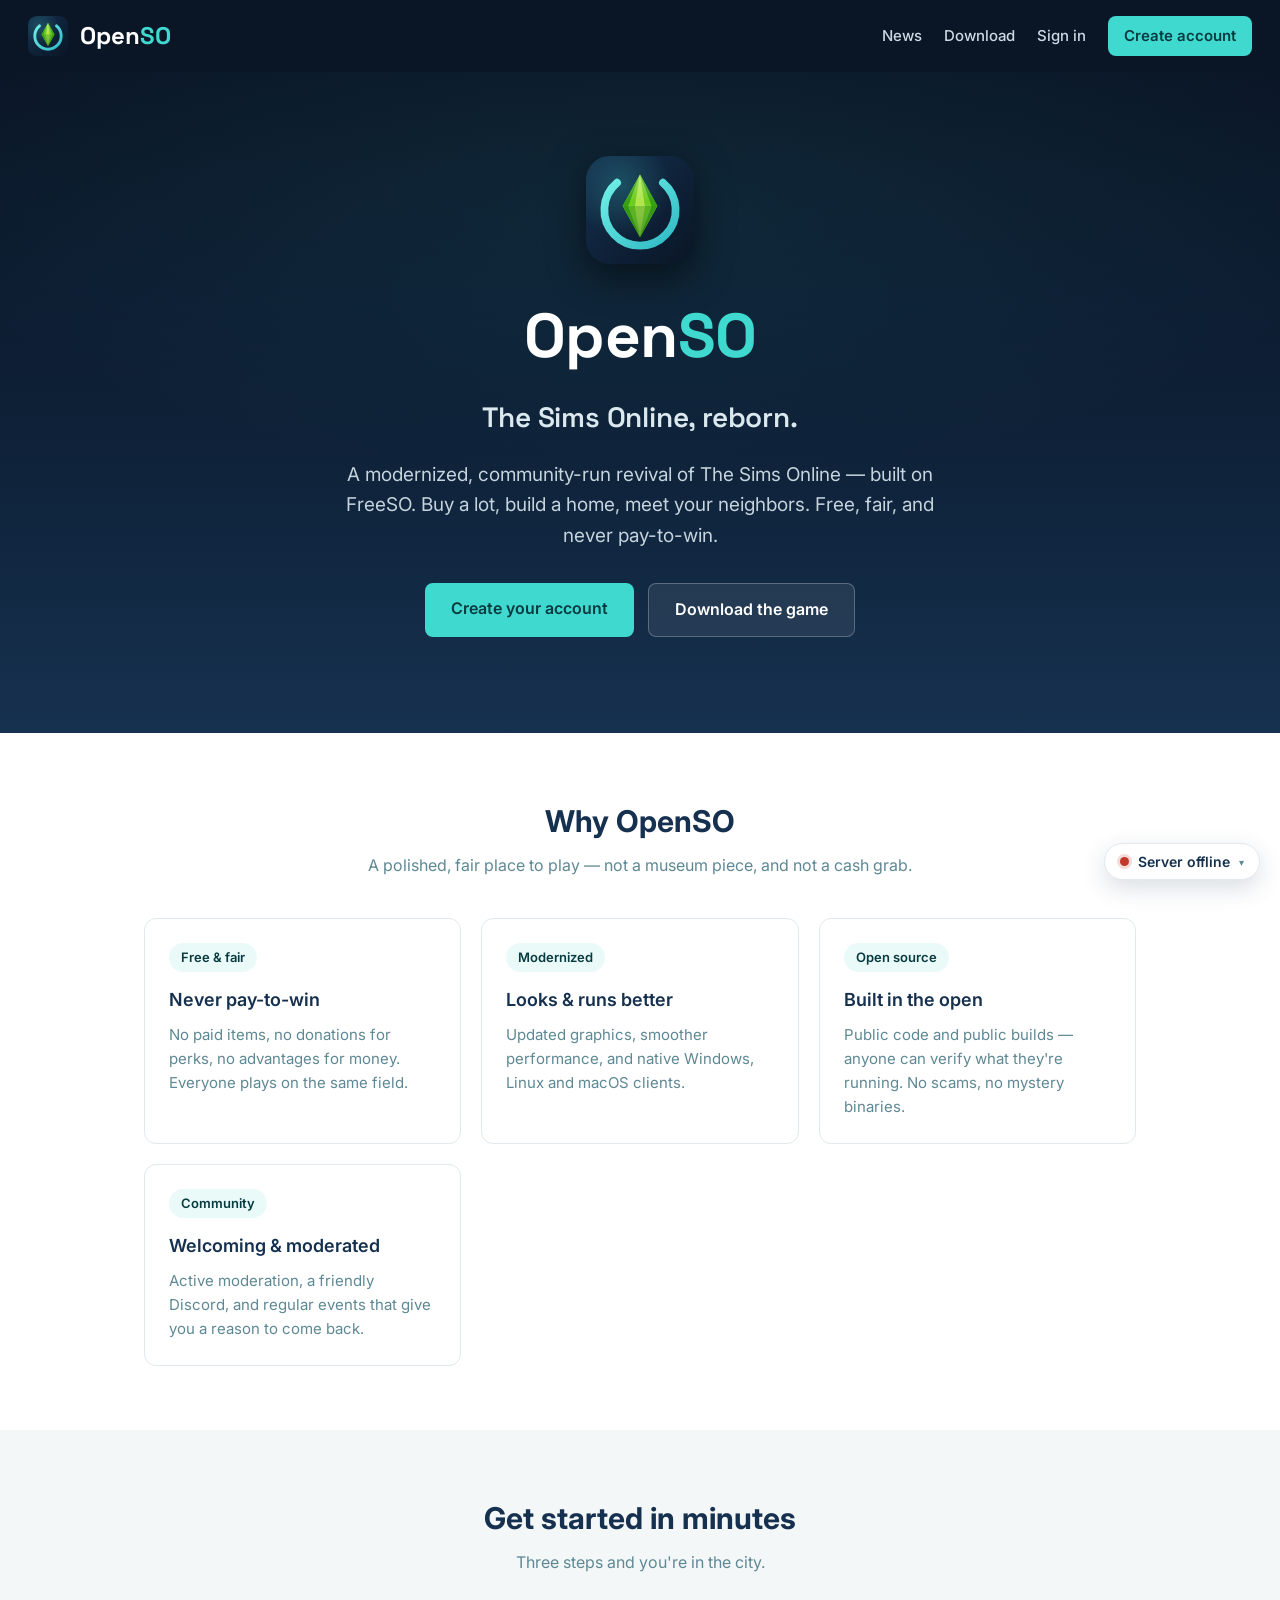
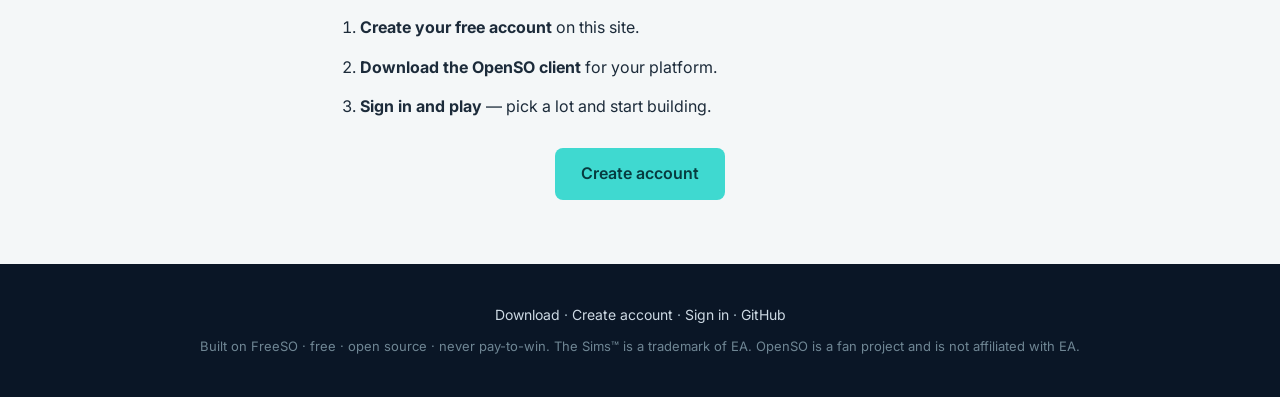
==== index.html @ 014461ef "Live status: move to a collapsible floating corner widget Out of the hero area, into a bottom-right " ====
<!DOCTYPE html>
<html lang="en">
<head>
<meta charset="utf-8">
<meta name="viewport" content="width=device-width, initial-scale=1">
<title>OpenSO — The Sims Online, reborn</title>
<meta name="description" content="OpenSO is a modernized, free, open-source revival of The Sims Online. Free, fair, and never pay-to-win.">
<link rel="icon" href="assets/favicon-32.png?v=2" type="image/png">
<link rel="stylesheet" href="assets/styles.css">
</head>
<body>

<nav class="nav">
  <a class="brand" href="index.html">
    <img src="assets/icon.svg" alt="OpenSO logo">
    <span class="wm">Open<span class="so">SO</span></span>
  </a>
  <div class="nav-links">
    <a href="news.html">News</a>
    <a href="download.html">Download</a>
    <a href="login.html">Sign in</a>
    <a class="cta" href="register.html">Create account</a>
  </div>
</nav>

<header class="hero">
  <div class="hero-mark" aria-hidden="true">
    <img class="layer bg" src="assets/openso-layer-bg.svg" alt="">
    <img class="layer ring" src="assets/openso-layer-ring.svg" alt="">
    <img class="layer plumbob" src="assets/openso-layer-plumbob.svg" alt="">
  </div>
  <h1>Open<span class="so">SO</span></h1>
  <p class="tagline">The Sims Online, reborn.</p>
  <p class="lead">A modernized, community-run revival of The Sims Online — built on FreeSO.
     Buy a lot, build a home, meet your neighbors. Free, fair, and never pay-to-win.</p>
  <div class="btns">
    <a class="btn btn-primary" href="register.html">Create your account</a>
    <a class="btn btn-ghost" href="download.html">Download the game</a>
  </div>
</header>

<section class="section">
  <h2>Why OpenSO</h2>
  <p class="sub">A polished, fair place to play — not a museum piece, and not a cash grab.</p>
  <div class="grid">
    <div class="card">
      <span class="pill">Free &amp; fair</span>
      <h3>Never pay-to-win</h3>
      <p>No paid items, no donations for perks, no advantages for money. Everyone plays on the same field.</p>
    </div>
    <div class="card">
      <span class="pill">Modernized</span>
      <h3>Looks &amp; runs better</h3>
      <p>Updated graphics, smoother performance, and native Windows, Linux and macOS clients.</p>
    </div>
    <div class="card">
      <span class="pill">Open source</span>
      <h3>Built in the open</h3>
      <p>Public code and public builds — anyone can verify what they're running. No scams, no mystery binaries.</p>
    </div>
    <div class="card">
      <span class="pill">Community</span>
      <h3>Welcoming &amp; moderated</h3>
      <p>Active moderation, a friendly Discord, and regular events that give you a reason to come back.</p>
    </div>
  </div>
</section>

<section class="section" style="background:var(--surface-2);max-width:none">
  <div style="max-width:1040px;margin:0 auto">
    <h2>Get started in minutes</h2>
    <p class="sub">Three steps and you're in the city.</p>
    <ol class="steps">
      <li><strong>Create your free account</strong> on this site.</li>
      <li><strong>Download the OpenSO client</strong> for your platform.</li>
      <li><strong>Sign in and play</strong> — pick a lot and start building.</li>
    </ol>
    <div style="text-align:center;margin-top:28px">
      <a class="btn btn-primary" href="register.html">Create account</a>
    </div>
  </div>
</section>

<footer class="footer">
  <div>
    <a href="download.html">Download</a> ·
    <a href="register.html">Create account</a> ·
    <a href="login.html">Sign in</a> ·
    <a href="https://github.com/voicemxil/OpenSO">GitHub</a>
  </div>
  <div class="credit">Built on FreeSO · free · open source · never pay-to-win. The Sims™ is a trademark of EA. OpenSO is a fan project and is not affiliated with EA.</div>
</footer>

<!-- Live server status — floating corner widget, same data the launcher shows. Starts collapsed. -->
<div class="ss-fab" id="server-status">
  <div class="ss-panel" id="ss-panel" role="region" aria-label="Live server status" hidden>
    <div class="ss-head">
      <div class="ss-head-l">
        <span class="ss-name" id="ss-server-name">OpenSO</span>
        <span class="ss-status" id="ss-server-status">Connecting…</span>
      </div>
      <button class="ss-close" id="ss-close" type="button" aria-label="Minimize server status">&times;</button>
    </div>
    <div class="ss-stats">
      <div class="ss-stat"><div class="num accent" id="ss-players">—</div><div class="lbl">players online</div></div>
      <div class="ss-stat"><div class="num good" id="ss-lots">—</div><div class="lbl">lots online</div></div>
    </div>
    <div class="ss-meta">
      <span>City time <strong id="ss-clock">—</strong></span>
      <span>Version <strong id="ss-version">—</strong></span>
    </div>
    <div class="ss-busiest" id="ss-busiest" hidden>
      <span class="label">Busiest lots</span>
      <ul class="ss-lots-list" id="ss-lots-list"></ul>
    </div>
    <div class="ss-panel-foot">
      <span class="ss-updated" id="ss-updated">Updated —</span>
      <button class="ss-refresh" id="ss-refresh" type="button">Refresh</button>
    </div>
  </div>
  <button class="ss-fab-toggle" id="ss-toggle" type="button" aria-expanded="false" aria-controls="ss-panel">
    <span class="ss-dot" id="ss-dot" aria-hidden="true"></span>
    <span class="ss-fab-label" id="ss-fab-label">Server status</span>
    <span class="ss-fab-caret" id="ss-caret" aria-hidden="true">▾</span>
  </button>
</div>

<script src="assets/openso.js"></script>
<script src="assets/status.js"></script>
</body>
</html>
---- assets/styles.css ----
/* OpenSO website — shared styles. Brand: navy + teal accent, Space Grotesk (logo) + Inter (UI). */
@import url('https://fonts.googleapis.com/css2?family=Inter:wght@400;500;600;700&family=Space+Grotesk:wght@600;700&display=swap');

:root{
  /* opt into both schemes so the browser uses our themes and does NOT
     algorithmically force-dark the page (cause of "dark even in light OS") */
  color-scheme: light dark;
  --accent:#3FD9D0;
  --accent-deep:#2FB8C4;
  --accent-ink:#073B3F;
  --navy-0:#16314F;
  --navy-1:#0E2138;
  --navy-2:#0A1626;
  --ink:#16314F;
  --text:#1c2b3a;
  --muted:#5E8893;
  --surface:#ffffff;
  --surface-2:#f4f7f8;
  --border:#e2e8ec;
  --pill-bg:#e9faf8;
  --pill-ink:var(--accent-ink);
  --input-bg:#ffffff;
  --danger:#c0392b;
  --success:#1d9e75;
  --radius:12px;
  --radius-sm:8px;
}

*{box-sizing:border-box}
html,body{margin:0;padding:0}
body{
  font-family:'Inter',system-ui,sans-serif;
  color:var(--text);
  background:var(--surface);
  line-height:1.6;
  -webkit-font-smoothing:antialiased;
}
a{color:var(--accent-deep);text-decoration:none}
a:hover{text-decoration:underline}

/* ---- top nav ---- */
.nav{
  display:flex;align-items:center;justify-content:space-between;
  padding:16px 28px;background:var(--navy-2);
}
.brand{display:flex;align-items:center;gap:12px}
.brand img{width:40px;height:40px}
.brand .wm{font-family:'Space Grotesk',sans-serif;font-weight:700;font-size:24px;color:#fff}
.brand .wm .so{color:var(--accent)}
.nav-links{display:flex;gap:22px;align-items:center}
.nav-links a{color:#cdd9e3;font-size:15px;font-weight:500}
.nav-links a:hover{color:#fff;text-decoration:none}
.nav-links a.cta{
  background:var(--accent);color:var(--accent-ink);
  padding:8px 16px;border-radius:var(--radius-sm);font-weight:600;
}
.nav-links a.cta:hover{filter:brightness(1.05)}

/* ---- hero ---- */
.hero{
  /* flows from the nav colour (top) down to a lighter navy, with a soft teal
     halo behind the mark — no diagonal seam */
  background:
    radial-gradient(95% 70% at 50% 20%, rgba(63,217,208,.07), transparent 60%),
    linear-gradient(180deg, var(--navy-2) 0%, var(--navy-1) 55%, var(--navy-0) 100%);
  color:#fff;text-align:center;padding:84px 24px 96px;position:relative;overflow:hidden;
}
/* layered hero mark (bg + ring + plumbob stacked) */
.hero-mark{position:relative;width:108px;height:108px;margin:0 auto 22px}
.hero-mark .layer{position:absolute;inset:0;width:100%;height:100%;display:block}
/* the tile's navy matches the hero gradient, so a drop shadow lifts it off the bg */
.hero-mark .bg{filter:drop-shadow(0 12px 18px rgba(0,0,0,.55))}
/* smooth, GPU-composited float (translate3d avoids sub-pixel stepping) */
@keyframes openso-bob{0%,100%{transform:translate3d(0,0,0)}50%{transform:translate3d(0,-7px,0)}}
@media (prefers-reduced-motion:no-preference){
  .hero-mark .plumbob{animation:openso-bob 4.8s ease-in-out infinite;will-change:transform}
}
/* legacy single-image hero icon (other pages) */
.hero .icon{width:104px;height:104px;margin-bottom:22px}
.hero h1{
  font-family:'Space Grotesk',sans-serif;font-weight:700;
  font-size:clamp(38px,6vw,62px);margin:0 0 10px;letter-spacing:-.5px;
}
.hero h1 .so{color:var(--accent)}
.hero .tagline{
  font-family:'Space Grotesk',sans-serif;font-weight:600;
  font-size:clamp(20px,2.6vw,28px);letter-spacing:-.2px;
  color:#dbe9ef;margin:4px 0 20px;
}
.hero p.lead{font-size:19px;color:#c5d4dd;max-width:620px;margin:0 auto 32px}
.hero .btns{display:flex;gap:14px;justify-content:center;flex-wrap:wrap}

.btn{
  display:inline-block;font-weight:600;font-size:16px;
  padding:13px 26px;border-radius:var(--radius-sm);cursor:pointer;border:none;
  font-family:inherit;transition:filter .15s,transform .05s;
}
.btn:hover{text-decoration:none;filter:brightness(1.06)}
.btn:active{transform:scale(.99)}
.btn-primary{background:var(--accent);color:var(--accent-ink)}
.btn-ghost{background:rgba(255,255,255,.08);color:#fff;border:1px solid rgba(255,255,255,.25)}
.btn-block{display:block;width:100%;text-align:center}

/* ---- sections ---- */
.section{max-width:1040px;margin:0 auto;padding:64px 24px}
.section h2{
  font-family:'Inter',sans-serif;font-weight:700;font-size:30px;color:var(--ink);
  text-align:center;margin:0 0 8px;
}
.section .sub{text-align:center;color:var(--muted);max-width:640px;margin:0 auto 40px}
.grid{display:grid;grid-template-columns:repeat(auto-fit,minmax(240px,1fr));gap:20px}
.card{
  background:var(--surface);border:1px solid var(--border);border-radius:var(--radius);
  padding:24px;
}
.card h3{margin:0 0 8px;font-size:18px;font-weight:600;color:var(--ink)}
.card p{margin:0;color:var(--muted);font-size:15px}
.pill{display:inline-block;background:var(--pill-bg);color:var(--pill-ink);font-size:13px;
  font-weight:600;padding:4px 12px;border-radius:20px;margin-bottom:14px}

/* ---- live server status — floating corner widget (same data the launcher shows) ---- */
.ss-fab{
  position:fixed;right:20px;bottom:20px;z-index:60;
  display:flex;flex-direction:column;align-items:flex-end;gap:10px;
}
/* collapsed pill: live dot + short summary; click to expand the panel above it */
.ss-fab-toggle{
  display:inline-flex;align-items:center;gap:9px;
  background:var(--surface);color:var(--ink);
  border:1px solid var(--border);border-radius:999px;
  padding:9px 15px;cursor:pointer;font-family:inherit;font-size:14px;font-weight:600;
  box-shadow:0 8px 24px rgba(16,49,79,.16);
  transition:transform .08s,box-shadow .15s;
}
.ss-fab-toggle:hover{transform:translateY(-1px);box-shadow:0 10px 28px rgba(16,49,79,.22)}
.ss-fab-label{white-space:nowrap}
.ss-fab-caret{font-size:10px;color:var(--muted);transition:transform .18s}
.ss-fab[data-open="true"] .ss-fab-caret{transform:rotate(180deg)}

.ss-dot{width:9px;height:9px;border-radius:50%;flex:none;background:var(--muted);box-shadow:0 0 0 3px rgba(94,136,147,.18)}
.ss-dot.is-up{background:var(--success);box-shadow:0 0 0 3px rgba(29,158,117,.2)}
.ss-dot.is-down{background:var(--danger);box-shadow:0 0 0 3px rgba(192,57,43,.18)}

.ss-panel{
  width:min(320px,calc(100vw - 40px));
  background:var(--surface);border:1px solid var(--border);border-radius:var(--radius);
  padding:18px;box-shadow:0 16px 40px rgba(16,49,79,.22);transform-origin:bottom right;
}
.ss-panel[hidden]{display:none}
@media (prefers-reduced-motion:no-preference){
  .ss-panel:not([hidden]){animation:ss-pop .16s ease-out}
}
@keyframes ss-pop{from{opacity:0;transform:translateY(8px) scale(.98)}to{opacity:1;transform:none}}

.ss-head{display:flex;align-items:center;justify-content:space-between;gap:12px}
.ss-head-l{display:flex;align-items:baseline;gap:8px;min-width:0}
.ss-name{font-weight:700;color:var(--ink);font-size:16px}
.ss-status{color:var(--muted);font-size:13px}
.ss-close{border:none;background:none;color:var(--muted);cursor:pointer;font-size:20px;
  line-height:1;padding:0 2px;border-radius:6px}
.ss-close:hover{color:var(--ink)}

.ss-stats{display:grid;grid-template-columns:1fr 1fr;gap:10px;margin-top:14px}
.ss-stat{background:var(--surface-2);border:1px solid var(--border);border-radius:var(--radius-sm);
  padding:12px;text-align:center}
.ss-stat .num{font-family:'Space Grotesk',sans-serif;font-weight:700;font-size:26px;line-height:1.1;color:var(--ink)}
.ss-stat .num.accent{color:var(--accent-deep)}
.ss-stat .num.good{color:var(--success)}
.ss-stat .lbl{font-size:11px;color:var(--muted);margin-top:3px}

.ss-meta{display:flex;justify-content:space-between;gap:10px;margin-top:12px;font-size:13px;color:var(--muted)}
.ss-meta strong{color:var(--ink);font-weight:600}

.ss-busiest{margin-top:14px}
.ss-busiest[hidden]{display:none}
.ss-busiest .label{display:block;font-size:11px;font-weight:700;letter-spacing:.5px;
  text-transform:uppercase;color:var(--muted);margin-bottom:8px}
.ss-lots-list{list-style:none;margin:0;padding:0;display:grid;gap:6px}
.ss-lot{display:flex;align-items:center;gap:10px;border:1px solid var(--border);
  border-radius:var(--radius-sm);padding:6px 9px}
.ss-lot-thumb{width:38px;height:29px;border-radius:5px;flex:none;background-size:cover;
  background-position:center;background-color:var(--surface-2)}
.ss-lot-name{flex:1;min-width:0;font-weight:600;color:var(--ink);font-size:14px;
  overflow:hidden;text-overflow:ellipsis;white-space:nowrap}
.ss-lot-players{color:var(--accent-deep);font-weight:700;font-size:14px;flex:none}
.ss-lot-players-lbl{color:var(--muted);font-weight:500;font-size:11px}

.ss-panel-foot{display:flex;align-items:center;justify-content:space-between;gap:12px;margin-top:14px}
.ss-updated{font-size:12px;color:var(--muted)}
.ss-refresh{font-family:inherit;font-size:13px;font-weight:600;color:var(--accent-ink);
  background:var(--pill-bg);border:1px solid transparent;border-radius:999px;
  padding:6px 14px;cursor:pointer;transition:filter .15s}
.ss-refresh:hover{filter:brightness(.97)}
.ss-refresh:disabled{opacity:.55;cursor:default}

.ss-fab.is-offline .ss-stat .num{color:var(--muted)}

@media (max-width:520px){
  .ss-fab{right:12px;bottom:12px}
}
/* floating shadows vanish on dark — deepen them so the widget still reads as lifted */
@media (prefers-color-scheme:dark){
  .ss-fab-toggle{box-shadow:0 8px 24px rgba(0,0,0,.5)}
  .ss-panel{box-shadow:0 16px 40px rgba(0,0,0,.55)}
}

/* ---- forms / auth ---- */
.auth-wrap{max-width:440px;margin:56px auto;padding:0 24px}
.auth-card{background:var(--surface);border:1px solid var(--border);border-radius:var(--radius);padding:32px}
.auth-card h1{font-family:'Space Grotesk',sans-serif;font-size:26px;margin:0 0 4px;color:var(--ink)}
.auth-card .sub{color:var(--muted);margin:0 0 24px;font-size:15px}
.field{margin-bottom:16px}
.field label{display:block;font-size:14px;font-weight:600;color:var(--ink);margin-bottom:6px}
.field input{
  width:100%;padding:11px 13px;border:1px solid var(--border);border-radius:var(--radius-sm);
  font-family:inherit;font-size:15px;background:var(--input-bg);color:var(--text);
}
.field input:focus{outline:none;border-color:var(--accent-deep);box-shadow:0 0 0 3px rgba(63,217,208,.18)}
.field .hint{font-size:12px;color:var(--muted);margin-top:5px}
.msg{padding:11px 14px;border-radius:var(--radius-sm);font-size:14px;margin-bottom:16px;display:none}
.msg.show{display:block}
.msg.error{background:#fdeceb;color:var(--danger);border:1px solid #f5c9c5}
.msg.ok{background:#e7f7f1;color:var(--success);border:1px solid #b9e6d6}
.auth-foot{text-align:center;margin-top:18px;font-size:14px;color:var(--muted)}

/* ---- download list ---- */
.dl-list{display:grid;grid-template-columns:repeat(auto-fit,minmax(220px,1fr));gap:16px;margin-top:8px}
.dl{display:flex;align-items:center;justify-content:space-between;gap:14px;border:1px solid var(--border);border-radius:var(--radius);padding:18px;transition:border-color .15s,box-shadow .15s,transform .08s}
.dl:hover{text-decoration:none;border-color:var(--accent-deep);transform:translateY(-2px);box-shadow:0 8px 24px rgba(16,49,79,.08)}
.dl .os{font-weight:600;color:var(--ink)}
.dl .meta{font-size:13px;color:var(--muted)}
.dl .meta a{color:var(--accent-deep)}
.dl-rec{border-color:var(--accent);box-shadow:0 0 0 1px var(--accent)}
.dl-badge{display:inline-block;background:var(--accent);color:var(--accent-ink);font-size:11px;font-weight:700;letter-spacing:.4px;text-transform:uppercase;padding:3px 9px;border-radius:20px;white-space:nowrap}
.dl-badge[hidden]{display:none}  /* author display:inline-block above otherwise overrides the [hidden] attribute */

/* ---- footer ---- */
.footer{background:var(--navy-2);color:#9fb2bf;text-align:center;padding:40px 24px;font-size:14px}
.footer a{color:#cdd9e3}
.footer .credit{margin-top:10px;font-size:13px;color:#6f8694}

.steps{counter-reset:s;max-width:640px;margin:0 auto}
.steps li{margin-bottom:14px;color:var(--text)}

/* ---- news / blog ---- */
.subhero{background:linear-gradient(180deg,var(--navy-2) 0%,var(--navy-0) 100%);color:#fff;text-align:center;padding:54px 24px}
.subhero h1{font-family:'Space Grotesk',sans-serif;font-weight:700;font-size:clamp(30px,5vw,46px);margin:0 0 8px}
.subhero p{color:#c5d4dd;margin:0;font-size:17px}
.news-list{display:grid;grid-template-columns:repeat(auto-fit,minmax(300px,1fr));gap:20px}
.news-card{display:block;border:1px solid var(--border);border-radius:var(--radius);overflow:hidden;background:var(--surface);color:inherit;transition:transform .08s,box-shadow .15s}
.news-card:hover{text-decoration:none;transform:translateY(-2px);box-shadow:0 8px 24px rgba(16,49,79,.08)}
.news-thumb{height:150px;background-size:cover;background-position:center;background-color:var(--surface-2)}
.news-body{padding:20px}
.news-body h3{margin:6px 0 8px;font-size:19px;color:var(--ink)}
.news-body p{margin:0 0 12px;color:var(--muted);font-size:15px}
.news-meta{font-size:13px;color:var(--accent-deep);font-weight:600;letter-spacing:.3px}
.tag{display:inline-block;background:var(--pill-bg);color:var(--pill-ink);font-size:12px;font-weight:600;padding:3px 10px;border-radius:14px;margin-right:6px}
.post{max-width:760px}
.post .back{display:inline-block;margin-bottom:18px;font-weight:600}
.post-title{font-family:'Space Grotesk',sans-serif;font-size:clamp(28px,4vw,40px);color:var(--ink);margin:8px 0 22px}
.post-content{font-size:17px;color:var(--text)}
.post-content h2{font-size:24px;color:var(--ink);margin:32px 0 10px}
.post-content h3{font-size:20px;color:var(--ink);margin:26px 0 8px}
.post-content p{margin:0 0 16px}
.post-content img{max-width:100%;border-radius:var(--radius)}
.post-content pre{background:var(--navy-2);color:#dbe7ee;padding:16px;border-radius:var(--radius-sm);overflow:auto;font-size:14px}
.post-content code{background:var(--surface-2);padding:2px 6px;border-radius:4px;font-size:.9em}
.post-content pre code{background:none;padding:0}
.post-content blockquote{border-left:3px solid var(--accent);margin:0 0 16px;padding:4px 16px;color:var(--muted)}
.post-content ul,.post-content ol{margin:0 0 16px;padding-left:22px}
.post-content a{color:var(--accent-deep);text-decoration:underline}

/* ---- auto dark mode (follows the OS / browser setting) ---- */
/* The nav, hero, subhero and footer are navy in both themes, so only the light
   content surfaces need to flip. We just re-point the semantic tokens. */
@media (prefers-color-scheme: dark){
  :root{
    --ink:#f1f3f5;        /* headings */
    --text:#c8ccd2;       /* body */
    --muted:#969ba3;      /* secondary */
    --surface:#17181b;    /* page + cards — neutral dark gray */
    --surface-2:#202226;  /* alt section band, code, thumbs */
    --border:#2e3136;
    --pill-bg:rgba(63,217,208,.13);
    --pill-ink:#79e6dd;
    --input-bg:#101113;
  }
  /* status banners need bespoke dark tints (kept readable, not washed-out) */
  .msg.error{background:#3a1714;color:#ff9c91;border-color:#5e2620}
  .msg.ok{background:#0e2c21;color:#7fe0c0;border-color:#1f5a44}
  /* light shadows vanish on dark — deepen the hover lift */
  .dl:hover,.news-card:hover{box-shadow:0 10px 28px rgba(0,0,0,.4)}
}
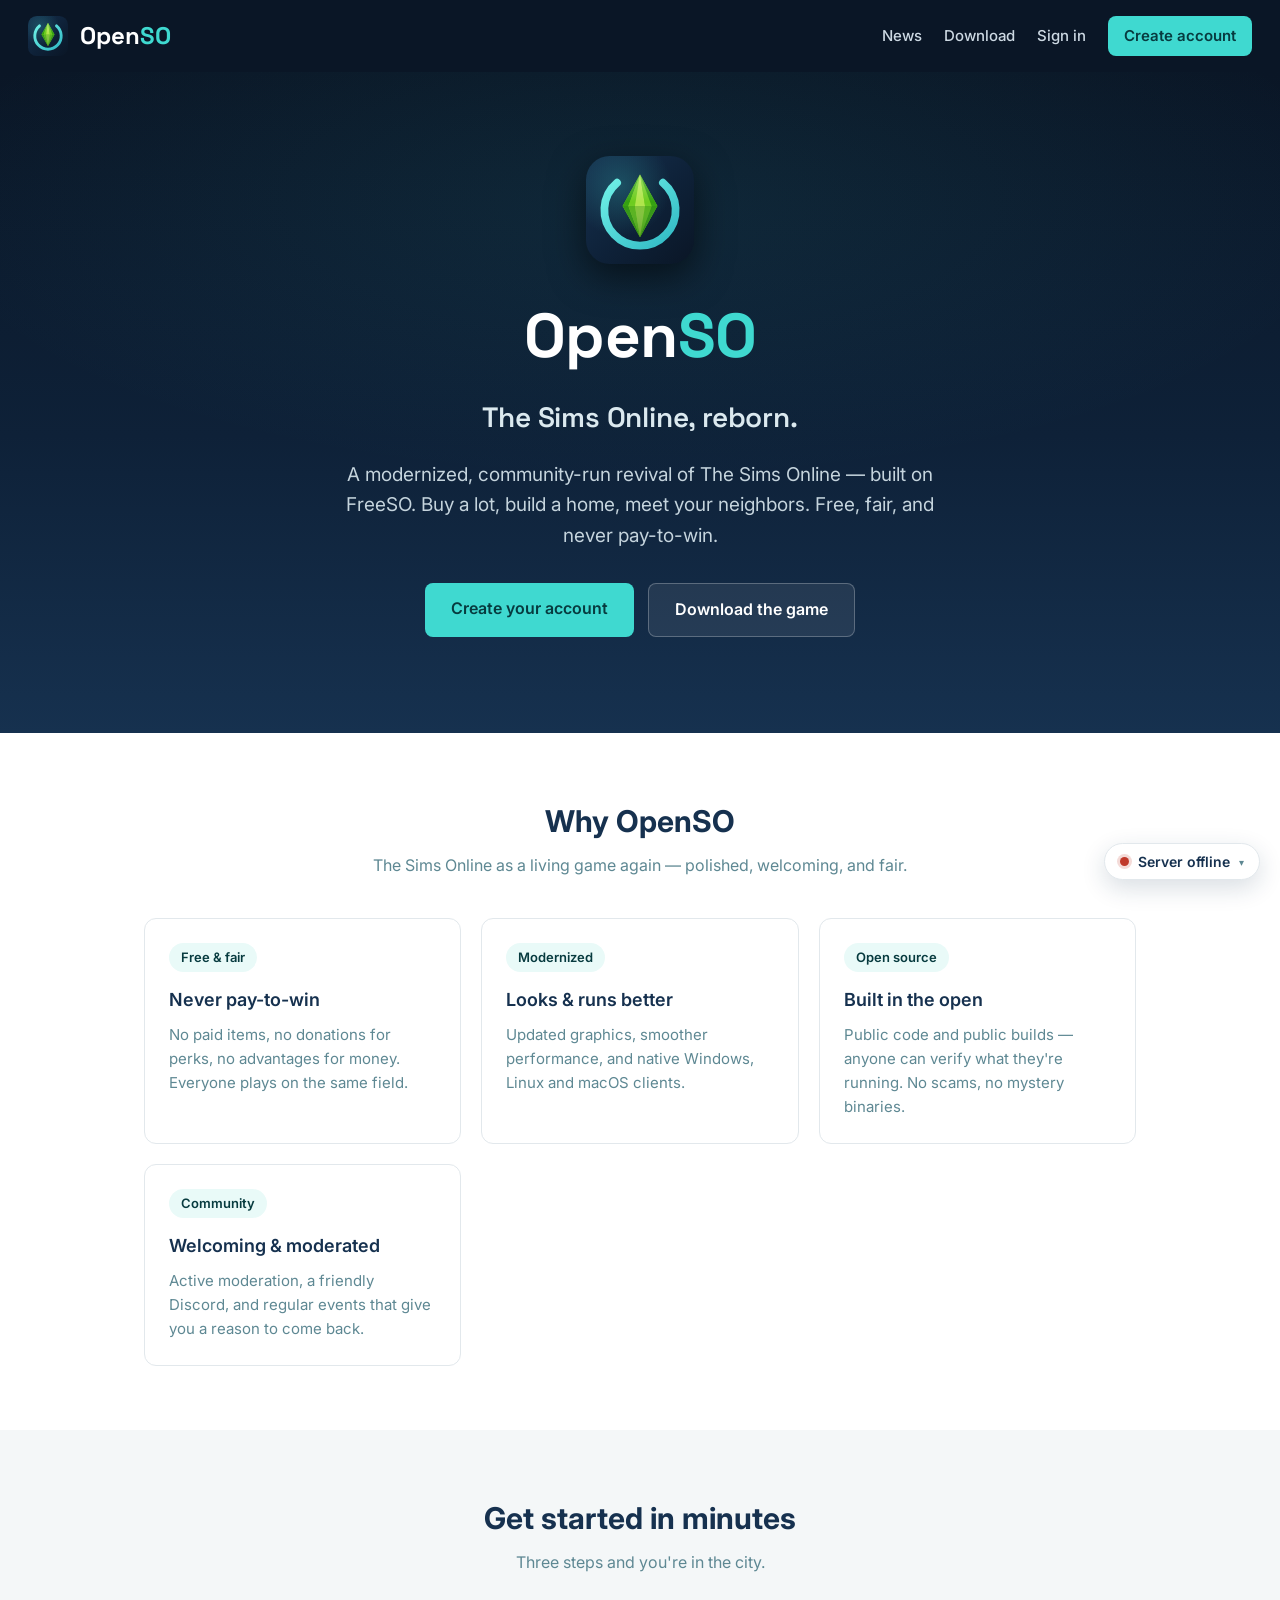
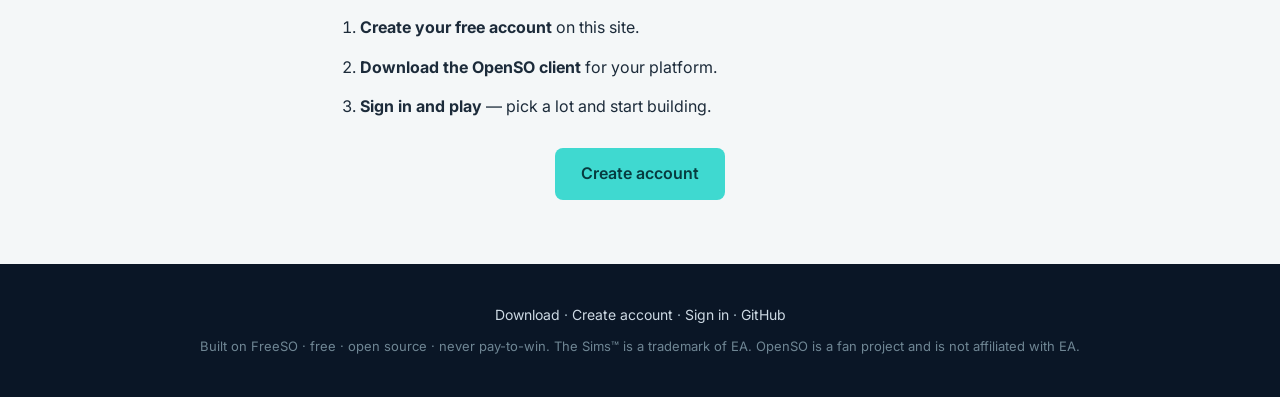
==== commit 79510f76: "Copy: reword the "Why OpenSO" subtitle Positive-first framing ("a living game again") instead of the" ====
--- a/index.html
+++ b/index.html
@@ -41,7 +41,7 @@
 
 <section class="section">
   <h2>Why OpenSO</h2>
-  <p class="sub">A polished, fair place to play — not a museum piece, and not a cash grab.</p>
+  <p class="sub">The Sims Online as a living game again — polished, welcoming, and fair.</p>
   <div class="grid">
     <div class="card">
       <span class="pill">Free &amp; fair</span>
--- a/assets/styles.css
+++ b/assets/styles.css
@@ -187,9 +187,9 @@
 
 .ss-panel-foot{display:flex;align-items:center;justify-content:space-between;gap:12px;margin-top:14px}
 .ss-updated{font-size:12px;color:var(--muted)}
-.ss-refresh{font-family:inherit;font-size:13px;font-weight:600;color:var(--accent-ink);
+.ss-refresh{font-family:inherit;font-size:13px;font-weight:600;color:var(--pill-ink);
   background:var(--pill-bg);border:1px solid transparent;border-radius:999px;
-  padding:6px 14px;cursor:pointer;transition:filter .15s}
+  padding:6px 14px;cursor:pointer;transition:filter .15s,background .15s}
 .ss-refresh:hover{filter:brightness(.97)}
 .ss-refresh:disabled{opacity:.55;cursor:default}
 
@@ -202,6 +202,10 @@
 @media (prefers-color-scheme:dark){
   .ss-fab-toggle{box-shadow:0 8px 24px rgba(0,0,0,.5)}
   .ss-panel{box-shadow:0 16px 40px rgba(0,0,0,.55)}
+  /* the faint translucent pill tint is nearly invisible on dark — give Refresh a real
+     surface + border and a light-teal label so it reads clearly as a button */
+  .ss-refresh{background:rgba(63,217,208,.18);border-color:rgba(63,217,208,.42);color:#8fece3}
+  .ss-refresh:hover{filter:none;background:rgba(63,217,208,.28)}
 }
 
 /* ---- forms / auth ---- */
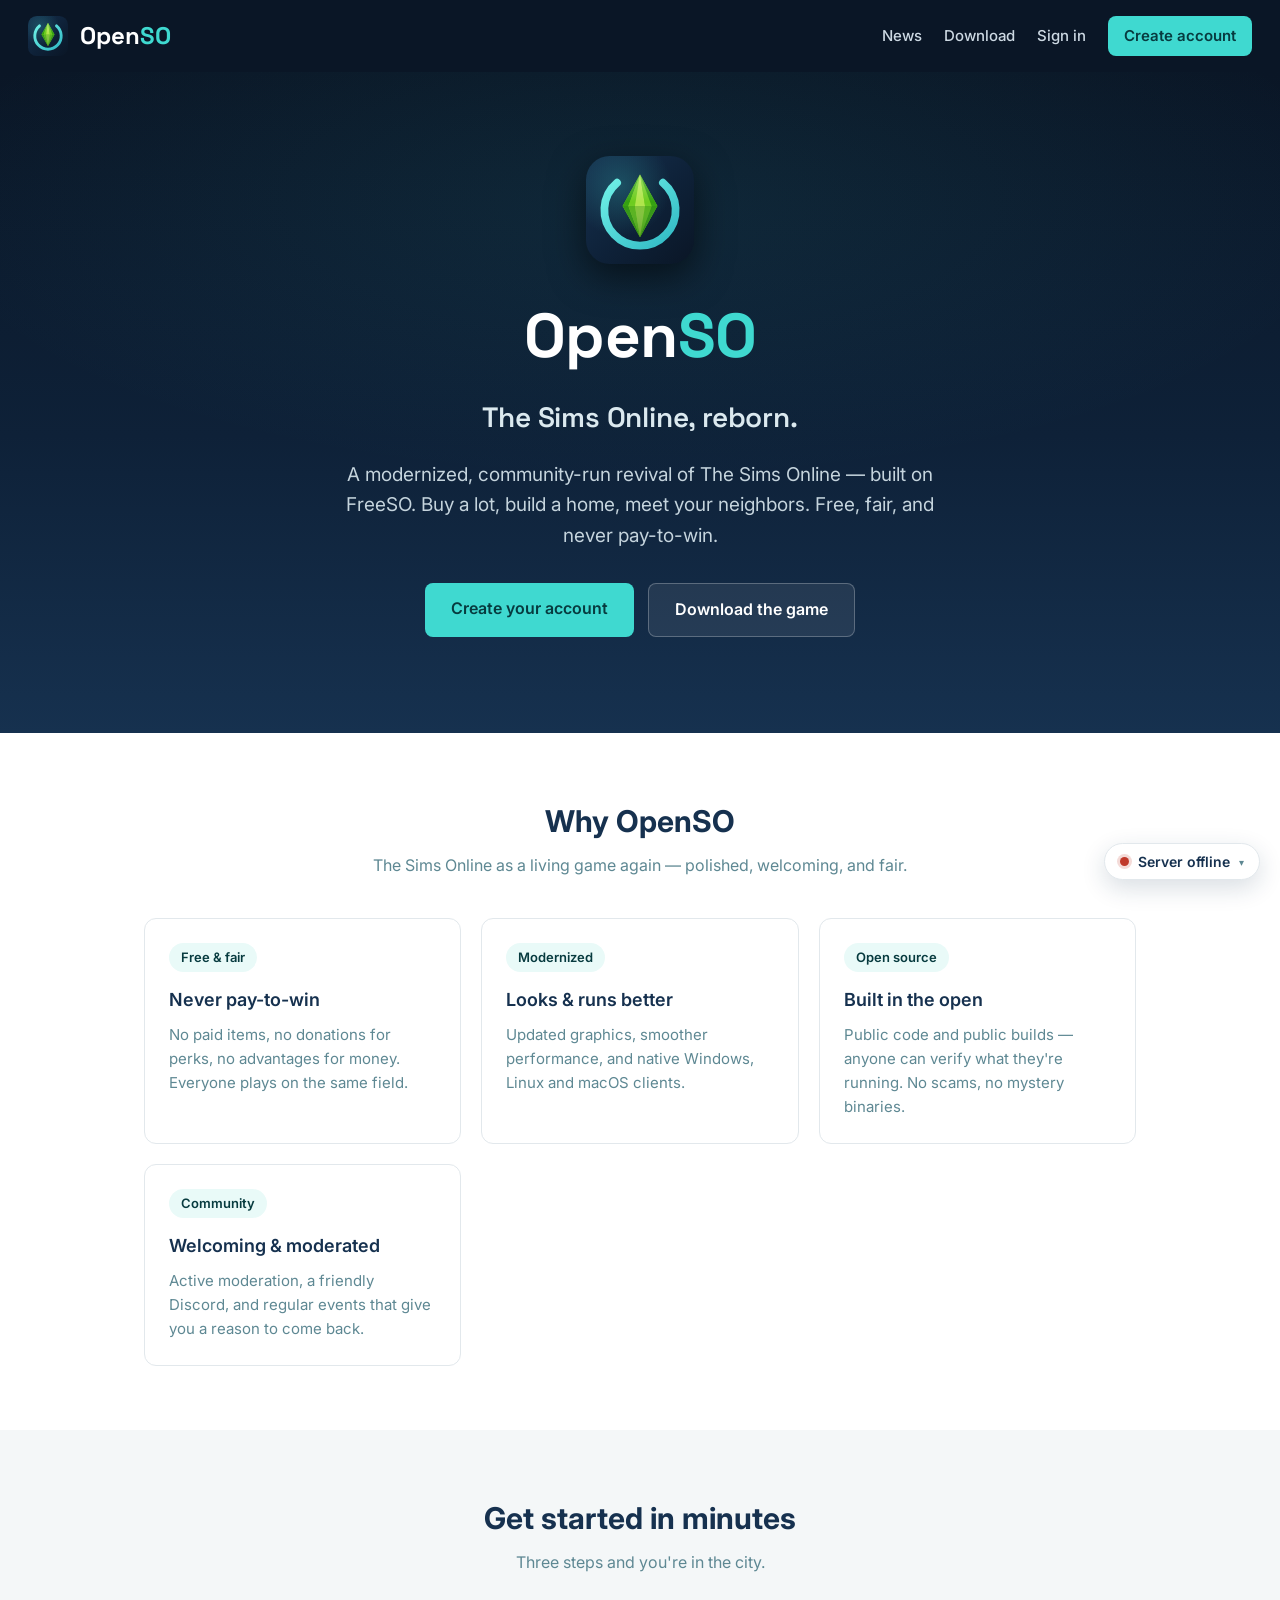
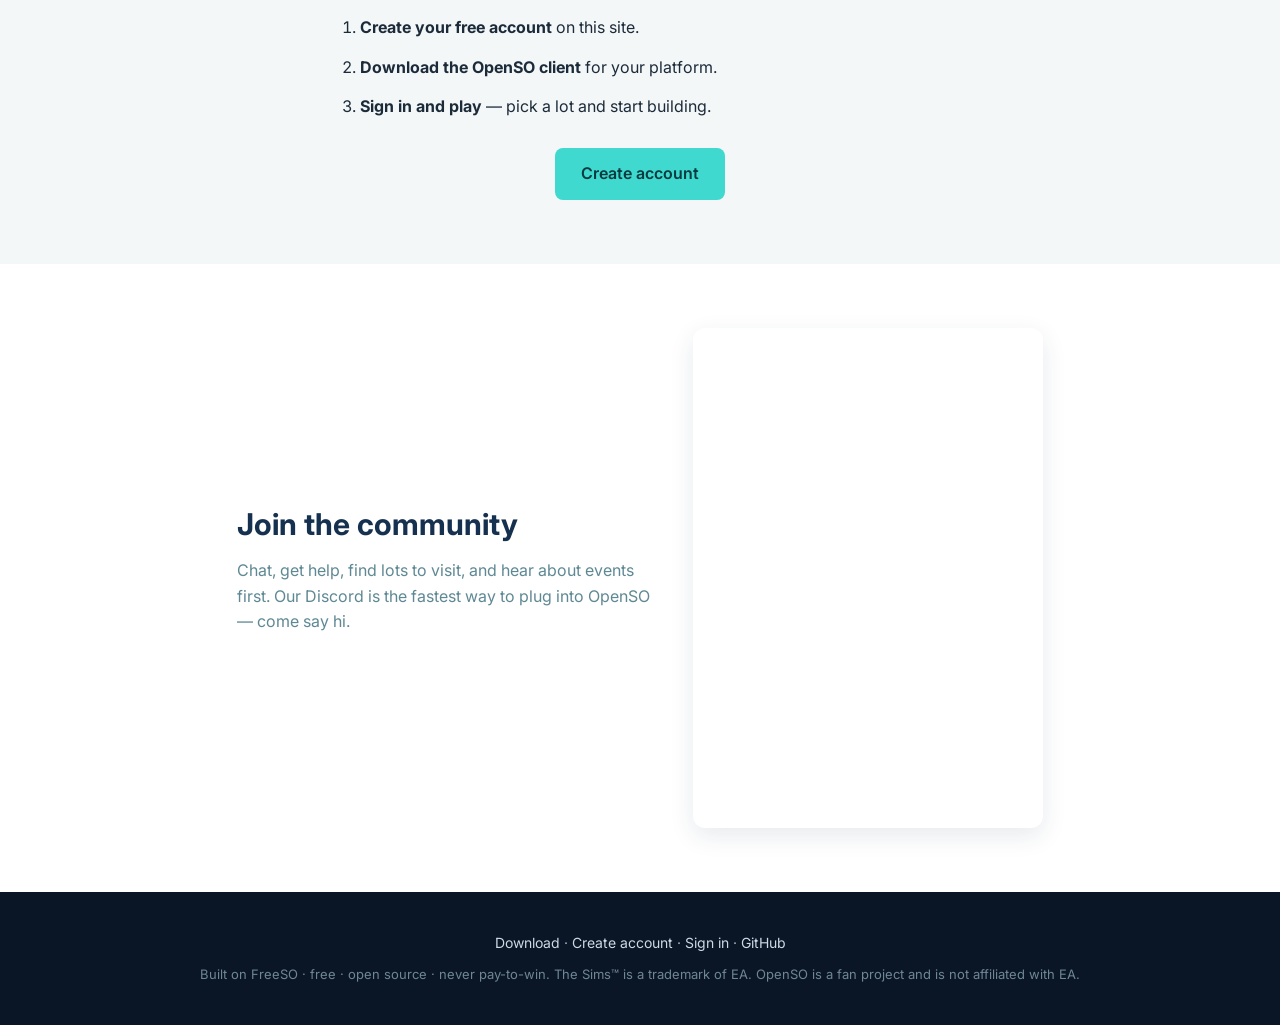
==== commit 2293cd4f: "Home: add a "Join the community" section with the Discord widget Two-column section (copy + Discord " ====
--- a/index.html
+++ b/index.html
@@ -81,6 +81,20 @@
   </div>
 </section>
 
+<section class="section">
+  <div class="community">
+    <div class="community-copy">
+      <h2>Join the community</h2>
+      <p class="sub">Chat, get help, find lots to visit, and hear about events first. Our Discord
+         is the fastest way to plug into OpenSO — come say hi.</p>
+    </div>
+    <iframe class="discord-embed"
+      src="https://discord.com/widget?id=1520379229290893424&amp;theme=dark"
+      title="OpenSO on Discord" loading="lazy" allowtransparency="true"
+      sandbox="allow-popups allow-popups-to-escape-sandbox allow-same-origin allow-scripts"></iframe>
+  </div>
+</section>
+
 <footer class="footer">
   <div>
     <a href="download.html">Download</a> ·
--- a/assets/styles.css
+++ b/assets/styles.css
@@ -237,6 +237,21 @@
 .dl-rec{border-color:var(--accent);box-shadow:0 0 0 1px var(--accent)}
 .dl-badge{display:inline-block;background:var(--accent);color:var(--accent-ink);font-size:11px;font-weight:700;letter-spacing:.4px;text-transform:uppercase;padding:3px 9px;border-radius:20px;white-space:nowrap}
 .dl-badge[hidden]{display:none}  /* author display:inline-block above otherwise overrides the [hidden] attribute */
+
+/* ---- community / discord ---- */
+.community{display:flex;gap:36px;align-items:center;justify-content:center;flex-wrap:wrap}
+.community-copy{max-width:420px}
+.community-copy h2{text-align:left;margin-bottom:10px}
+.community-copy .sub{text-align:left;margin:0 0 20px}
+.discord-embed{width:350px;max-width:100%;height:500px;border:0;border-radius:var(--radius);
+  box-shadow:0 8px 24px rgba(16,49,79,.10)}
+@media (max-width:820px){
+  .community-copy{max-width:520px;text-align:center}
+  .community-copy h2,.community-copy .sub{text-align:center}
+}
+@media (prefers-color-scheme:dark){
+  .discord-embed{box-shadow:0 10px 28px rgba(0,0,0,.4)}
+}
 
 /* ---- footer ---- */
 .footer{background:var(--navy-2);color:#9fb2bf;text-align:center;padding:40px 24px;font-size:14px}
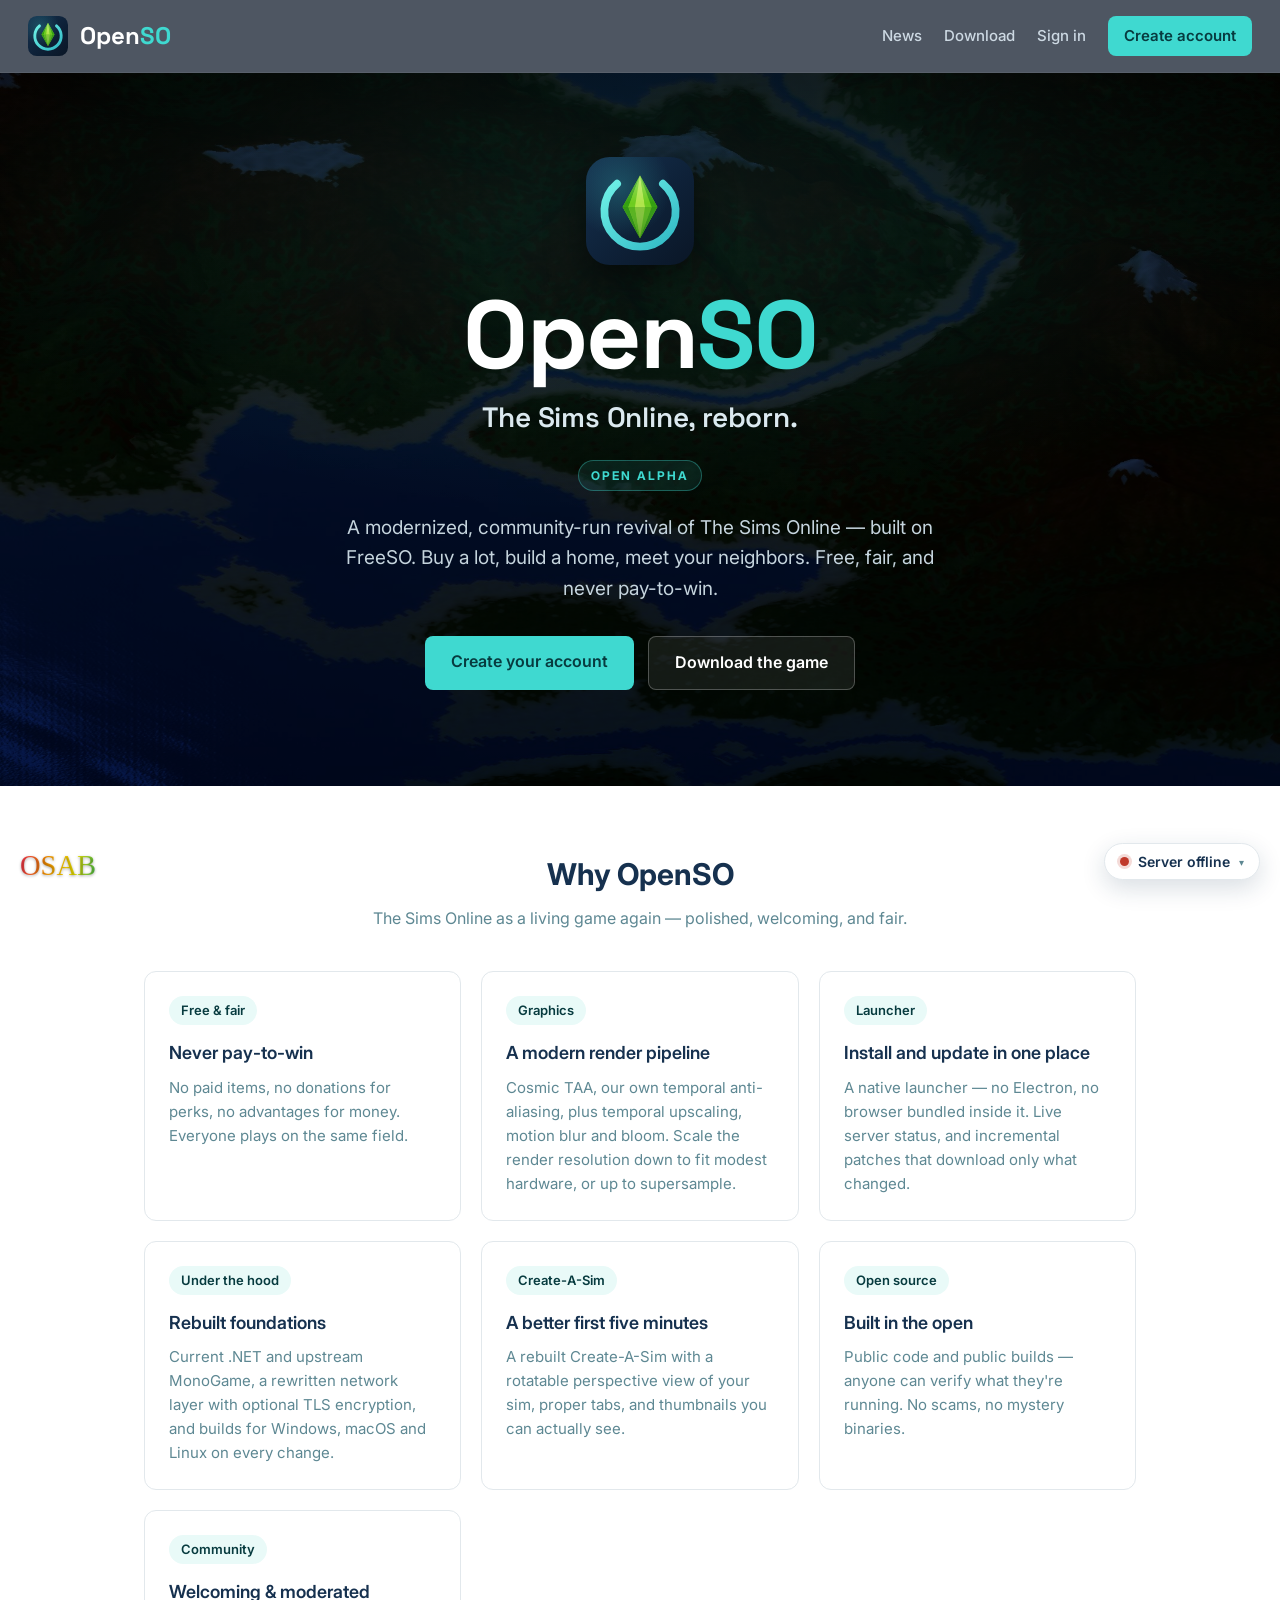
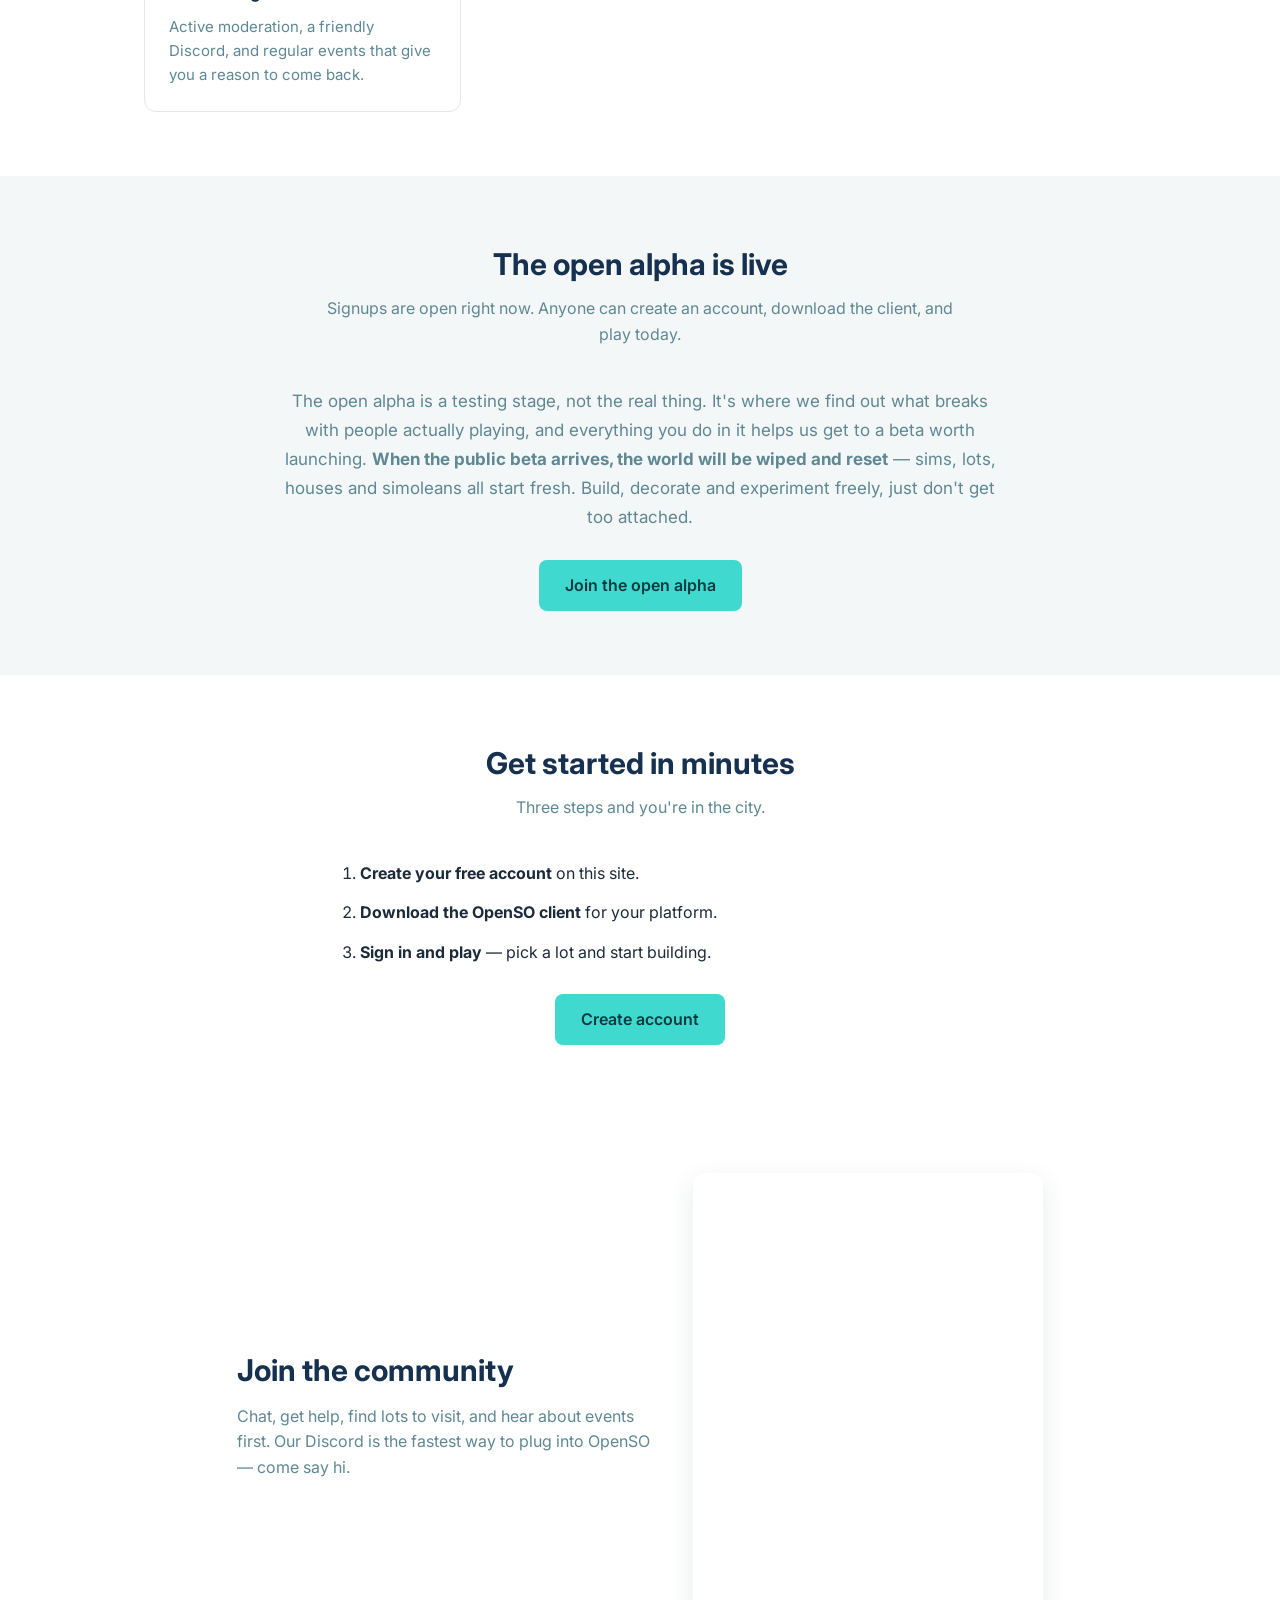
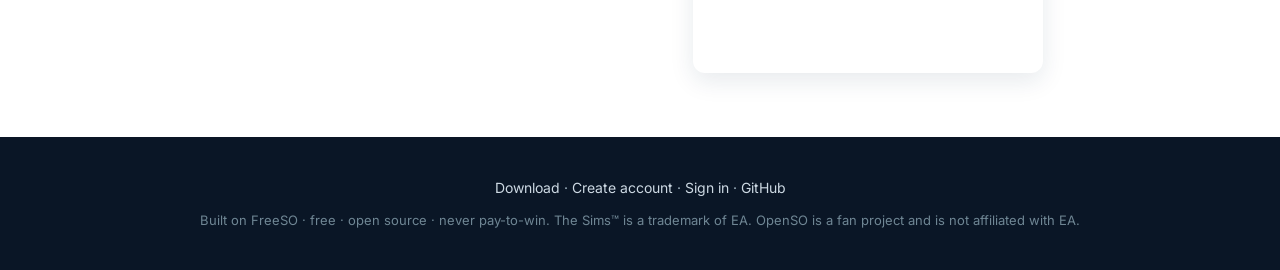
==== commit b2a14bd3: "Home: open-alpha redesign — hero photo, sticky nav, new cards, Inter Display, OSAB link - Hero: city" ====
--- a/index.html
+++ b/index.html
@@ -31,6 +31,7 @@
   </div>
   <h1>Open<span class="so">SO</span></h1>
   <p class="tagline">The Sims Online, reborn.</p>
+  <p class="stage-tag">Open Alpha</p>
   <p class="lead">A modernized, community-run revival of The Sims Online — built on FreeSO.
      Buy a lot, build a home, meet your neighbors. Free, fair, and never pay-to-win.</p>
   <div class="btns">
@@ -49,9 +50,24 @@
       <p>No paid items, no donations for perks, no advantages for money. Everyone plays on the same field.</p>
     </div>
     <div class="card">
-      <span class="pill">Modernized</span>
-      <h3>Looks &amp; runs better</h3>
-      <p>Updated graphics, smoother performance, and native Windows, Linux and macOS clients.</p>
+      <span class="pill">Graphics</span>
+      <h3>A modern render pipeline</h3>
+      <p>Cosmic TAA, our own temporal anti-aliasing, plus temporal upscaling, motion blur and bloom. Scale the render resolution down to fit modest hardware, or up to supersample.</p>
+    </div>
+    <div class="card">
+      <span class="pill">Launcher</span>
+      <h3>Install and update in one place</h3>
+      <p>A native launcher — no Electron, no browser bundled inside it. Live server status, and incremental patches that download only what changed.</p>
+    </div>
+    <div class="card">
+      <span class="pill">Under the hood</span>
+      <h3>Rebuilt foundations</h3>
+      <p>Current .NET and upstream MonoGame, a rewritten network layer with optional TLS encryption, and builds for Windows, macOS and Linux on every change.</p>
+    </div>
+    <div class="card">
+      <span class="pill">Create-A-Sim</span>
+      <h3>A better first five minutes</h3>
+      <p>A rebuilt Create-A-Sim with a rotatable perspective view of your sim, proper tabs, and thumbnails you can actually see.</p>
     </div>
     <div class="card">
       <span class="pill">Open source</span>
@@ -67,6 +83,22 @@
 </section>
 
 <section class="section" style="background:var(--surface-2);max-width:none">
+  <div style="max-width:1040px;margin:0 auto">
+    <h2>The open alpha is live</h2>
+    <p class="sub">Signups are open right now. Anyone can create an account, download the client, and play today.</p>
+    <p style="max-width:720px;margin:0 auto;text-align:center;color:var(--muted);font-size:17px;line-height:1.7">
+      The open alpha is a testing stage, not the real thing. It's where we find out what breaks with people
+      actually playing, and everything you do in it helps us get to a beta worth launching.
+      <strong>When the public beta arrives, the world will be wiped and reset</strong> — sims, lots, houses
+      and simoleans all start fresh. Build, decorate and experiment freely, just don't get too attached.
+    </p>
+    <div style="text-align:center;margin-top:28px">
+      <a class="btn btn-primary" href="register.html">Join the open alpha</a>
+    </div>
+  </div>
+</section>
+
+<section class="section">
   <div style="max-width:1040px;margin:0 auto">
     <h2>Get started in minutes</h2>
     <p class="sub">Three steps and you're in the city.</p>
@@ -139,7 +171,17 @@
   </button>
 </div>
 
+<!-- OSAB — flashy Tumblr link, floating bottom-left (opposite the status widget).
+     Its look (font / gradient direction / capitalization) is randomized per load in assets/osab.js. -->
+<a class="osab-link" href="https://osab.tumblr.com" target="_blank" rel="noopener noreferrer" aria-label="OSAB on Tumblr">
+  <span class="osab-word">OSAB</span>
+  <span class="osab-sparkles" aria-hidden="true">
+    <span>✦</span><span>✧</span><span>✦</span><span>★</span><span>✧</span><span>✦</span>
+  </span>
+</a>
+
 <script src="assets/openso.js"></script>
 <script src="assets/status.js"></script>
+<script src="assets/osab.js"></script>
 </body>
 </html>
--- a/assets/styles.css
+++ b/assets/styles.css
@@ -1,5 +1,5 @@
 /* OpenSO website — shared styles. Brand: navy + teal accent, Space Grotesk (logo) + Inter (UI). */
-@import url('https://fonts.googleapis.com/css2?family=Inter:wght@400;500;600;700&family=Space+Grotesk:wght@600;700&display=swap');
+@import url('https://fonts.googleapis.com/css2?family=Inter:opsz,wght@14..32,400;14..32,500;14..32,600;14..32,700&family=Space+Grotesk:wght@600;700&display=swap');
 
 :root{
   /* opt into both schemes so the browser uses our themes and does NOT
@@ -34,14 +34,34 @@
   background:var(--surface);
   line-height:1.6;
   -webkit-font-smoothing:antialiased;
+  /* body copy uses the regular Text optical size of Inter */
+  font-optical-sizing:auto;
 }
 a{color:var(--accent-deep);text-decoration:none}
 a:hover{text-decoration:underline}
 
-/* ---- top nav ---- */
+/* Headings use Inter's Display optical size (the "Inter Display" cut). Inter is a variable
+   font with an opsz axis — 32 = Display, ~14 = Text — so we pin headings to opsz 32 while
+   body copy above stays the Text cut. Space Grotesk headings have no opsz axis, so this is a
+   harmless no-op for them; their weight still comes from font-weight. */
+h1,h2,h3,h4,h5,h6{font-variation-settings:'opsz' 32}
+
+/* ---- top nav (floats above the page as it scrolls) ---- */
 .nav{
   display:flex;align-items:center;justify-content:space-between;
-  padding:16px 28px;background:var(--navy-2);
+  padding:16px 28px;
+  position:sticky;top:0;z-index:50;
+  /* translucent so the hero terrain shows through, with a blur behind it; falls back to
+     the solid navy where backdrop-filter isn't supported */
+  background:var(--navy-2);
+  border-bottom:1px solid rgba(255,255,255,.06);
+}
+@supports (backdrop-filter:blur(1px)) or (-webkit-backdrop-filter:blur(1px)){
+  .nav{
+    background:rgba(10,22,38,.72);
+    -webkit-backdrop-filter:blur(14px) saturate(140%);
+    backdrop-filter:blur(14px) saturate(140%);
+  }
 }
 .brand{display:flex;align-items:center;gap:12px}
 .brand img{width:40px;height:40px}
@@ -58,11 +78,15 @@
 
 /* ---- hero ---- */
 .hero{
-  /* flows from the nav colour (top) down to a lighter navy, with a soft teal
-     halo behind the mark — no diagonal seam */
+  /* in-game city terrain photo, with the navy gradient blended over it: the teal halo sits
+     behind the mark, the navy ramp keeps the text readable and blends into the page below.
+     multiply darkens the terrain into the brand navy instead of just veiling it. */
   background:
-    radial-gradient(95% 70% at 50% 20%, rgba(63,217,208,.07), transparent 60%),
+    radial-gradient(95% 70% at 50% 20%, rgba(63,217,208,.10), transparent 60%),
+    linear-gradient(180deg, rgba(10,22,38,.86) 0%, rgba(14,33,56,.78) 45%, #16314F 100%),
+    url('hero-city.jpg') center/cover no-repeat,
     linear-gradient(180deg, var(--navy-2) 0%, var(--navy-1) 55%, var(--navy-0) 100%);
+  background-blend-mode:screen, multiply, normal, normal;
   color:#fff;text-align:center;padding:84px 24px 96px;position:relative;overflow:hidden;
 }
 /* layered hero mark (bg + ring + plumbob stacked) */
@@ -79,9 +103,18 @@
 .hero .icon{width:104px;height:104px;margin-bottom:22px}
 .hero h1{
   font-family:'Space Grotesk',sans-serif;font-weight:700;
-  font-size:clamp(38px,6vw,62px);margin:0 0 10px;letter-spacing:-.5px;
+  font-size:clamp(52px,9vw,96px);margin:0 0 10px;letter-spacing:-1.5px;line-height:1.02;
 }
 .hero h1 .so{color:var(--accent)}
+/* open-alpha pill, under the wordmark + tagline — Inter Display Bold, small + letterspaced */
+.hero .stage-tag{
+  display:inline-block;font-family:'Inter',sans-serif;font-weight:700;
+  font-variation-settings:'opsz' 32;  /* Inter Display cut (opsz axis), like the headings */
+  font-size:12px;letter-spacing:2px;text-transform:uppercase;
+  color:var(--accent);background:rgba(63,217,208,.10);
+  border:1px solid rgba(63,217,208,.35);border-radius:20px;
+  padding:5px 12px;margin:0 0 22px;
+}
 .hero .tagline{
   font-family:'Space Grotesk',sans-serif;font-weight:600;
   font-size:clamp(20px,2.6vw,28px);letter-spacing:-.2px;
@@ -206,6 +239,59 @@
      surface + border and a light-teal label so it reads clearly as a button */
   .ss-refresh{background:rgba(63,217,208,.18);border-color:rgba(63,217,208,.42);color:#8fece3}
   .ss-refresh:hover{filter:none;background:rgba(63,217,208,.28)}
+}
+
+/* ---- OSAB — flashy Tumblr link, floating bottom-left (opposite the status widget) ---- */
+.osab-link{
+  position:fixed;left:20px;bottom:20px;z-index:60;text-decoration:none;
+  display:inline-block;font-family:'Kanit','Space Grotesk',sans-serif;
+  font-weight:800;font-style:italic;font-size:30px;line-height:1;letter-spacing:.5px;
+}
+.osab-link:hover{text-decoration:none}
+.osab-link:focus-visible{outline:2px solid var(--accent);outline-offset:4px;border-radius:6px}
+.osab-word{
+  position:relative;display:inline-block;
+  background:linear-gradient(100deg,#ff2d55,#ff9500,#ffec00,#34c759,#00c7ff,#5e5ce6,#ff2d9e,#ff2d55);
+  background-size:250% auto;-webkit-background-clip:text;background-clip:text;
+  -webkit-text-fill-color:transparent;color:transparent;
+  text-shadow:0 1px 3px rgba(0,0,0,.35);transition:transform .2s,filter .2s;
+}
+@keyframes osab-rainbow{to{background-position:250% center}}
+.osab-link:hover .osab-word{
+  transform:scale(1.12) rotate(-2deg);
+  filter:drop-shadow(0 0 10px rgba(255,120,220,.6)) drop-shadow(0 0 18px rgba(120,200,255,.45));
+}
+/* sparkles: parked and invisible at rest, twinkle around the word on hover */
+.osab-sparkles span{
+  position:absolute;font-size:16px;opacity:0;pointer-events:none;color:#fff;
+  text-shadow:0 0 6px rgba(255,255,255,.9);
+}
+.osab-sparkles span:nth-child(1){top:-14px;left:-8px}
+.osab-sparkles span:nth-child(2){top:-11px;right:-9px;color:#ffe08a;font-size:13px}
+.osab-sparkles span:nth-child(3){bottom:-14px;left:6px;color:#a0e8ff;font-size:14px}
+.osab-sparkles span:nth-child(4){bottom:-9px;right:0;font-size:19px}
+.osab-sparkles span:nth-child(5){top:-5px;left:44%;color:#ffd1f2;font-size:12px}
+.osab-sparkles span:nth-child(6){bottom:-3px;left:28%;font-size:13px}
+@keyframes osab-twinkle{
+  0%,100%{opacity:0;transform:scale(.3) rotate(0deg)}
+  50%{opacity:1;transform:scale(1.15) rotate(25deg)}
+}
+@media (prefers-reduced-motion:no-preference){
+  .osab-word{animation:osab-rainbow 4s linear infinite}
+  .osab-link:hover .osab-word{animation-duration:1.1s}
+  .osab-link:hover .osab-sparkles span{animation:osab-twinkle .9s ease-in-out infinite}
+  .osab-link:hover .osab-sparkles span:nth-child(2){animation-delay:.15s}
+  .osab-link:hover .osab-sparkles span:nth-child(3){animation-delay:.3s}
+  .osab-link:hover .osab-sparkles span:nth-child(4){animation-delay:.45s}
+  .osab-link:hover .osab-sparkles span:nth-child(5){animation-delay:.6s}
+  .osab-link:hover .osab-sparkles span:nth-child(6){animation-delay:.75s}
+}
+/* reduced motion: still reveal the sparkles on hover, just don't loop them */
+@media (prefers-reduced-motion:reduce){
+  .osab-link:hover .osab-sparkles span{opacity:1}
+}
+@media (max-width:520px){
+  .osab-link{left:12px;bottom:12px;font-size:26px}
 }
 
 /* ---- forms / auth ---- */
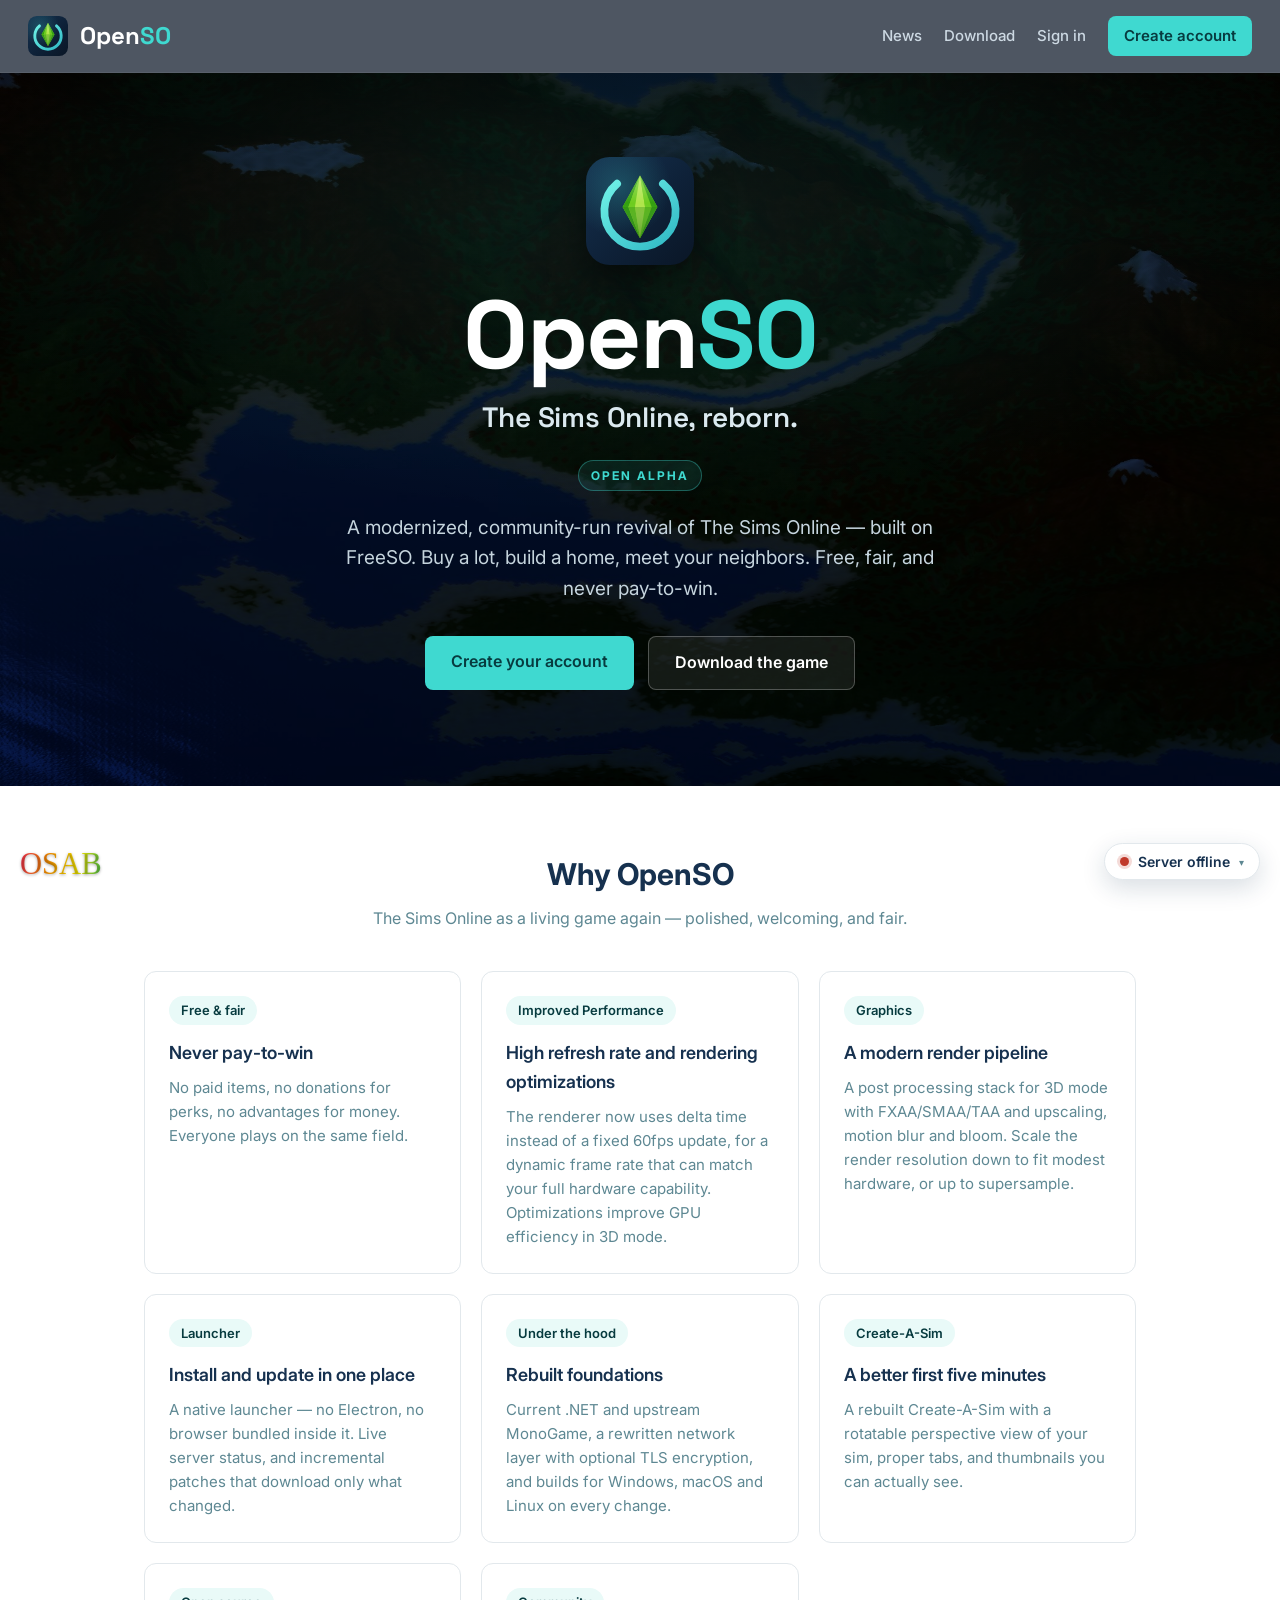
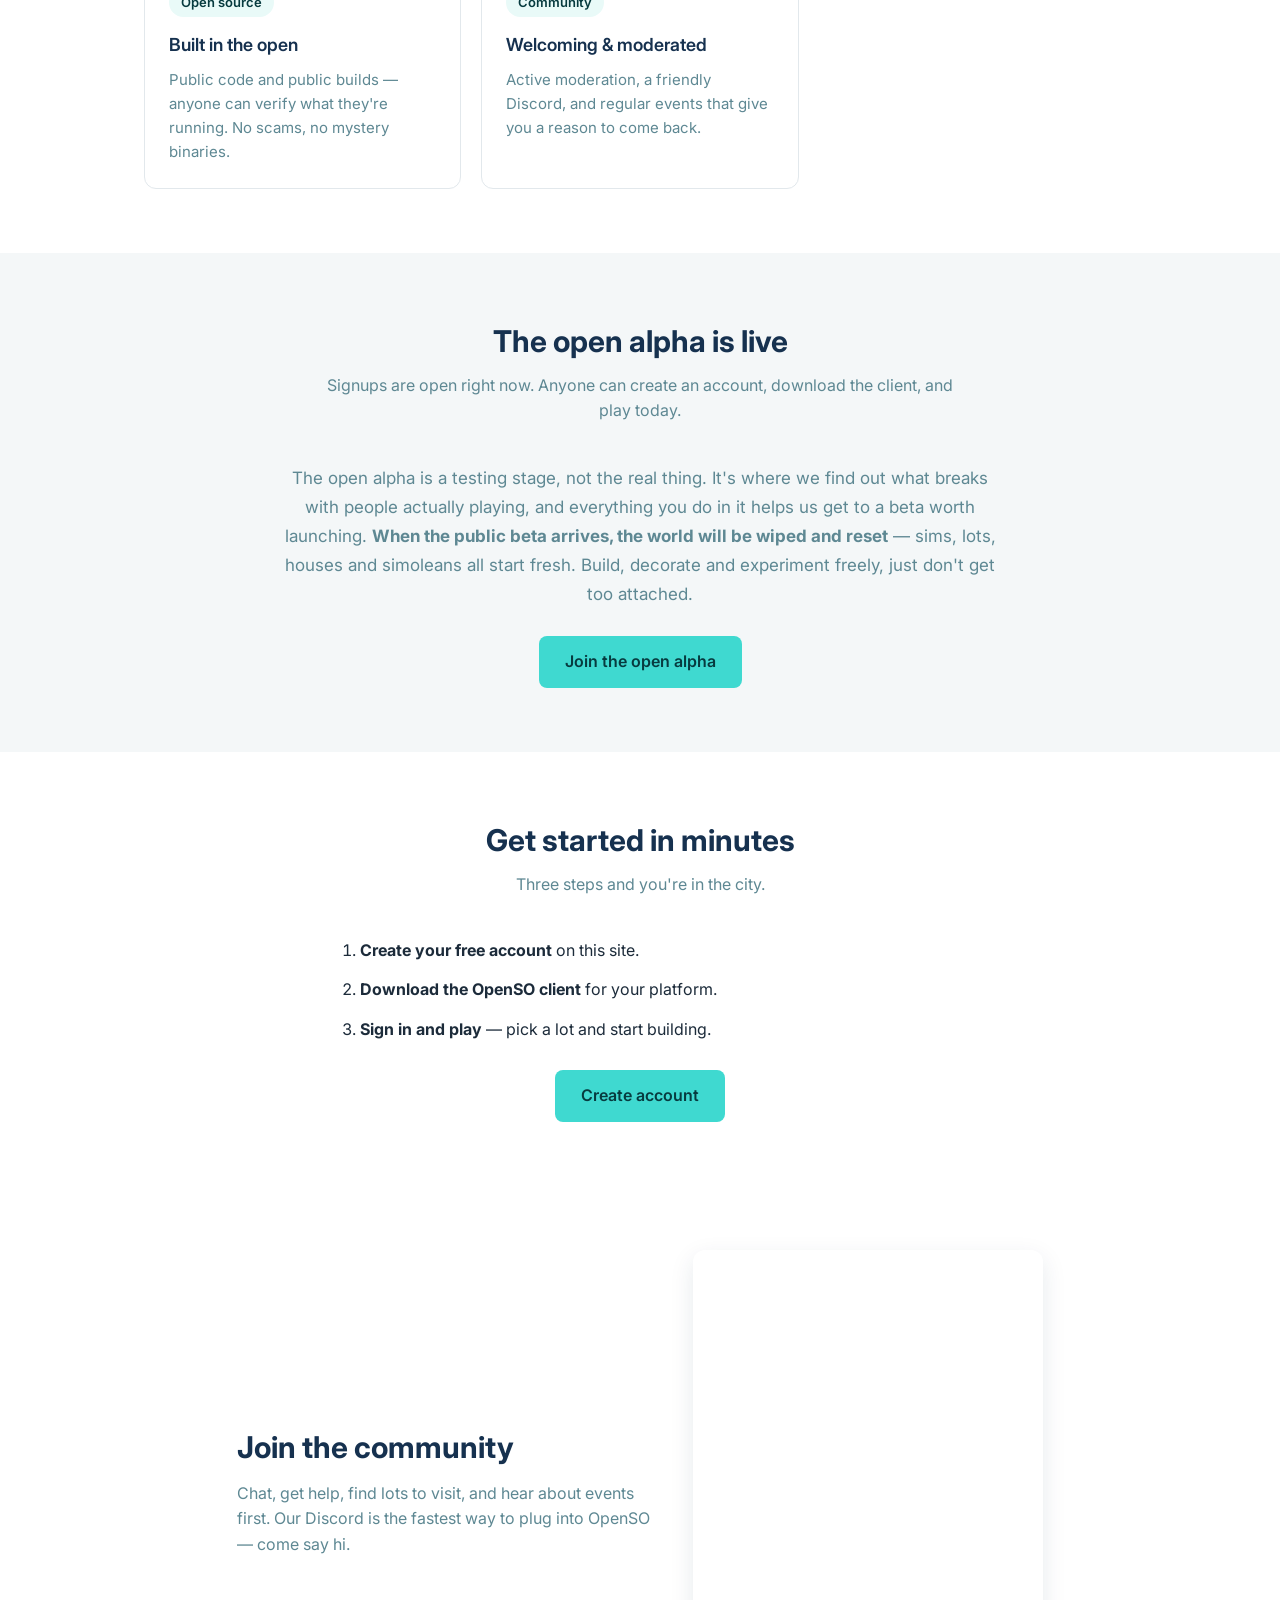
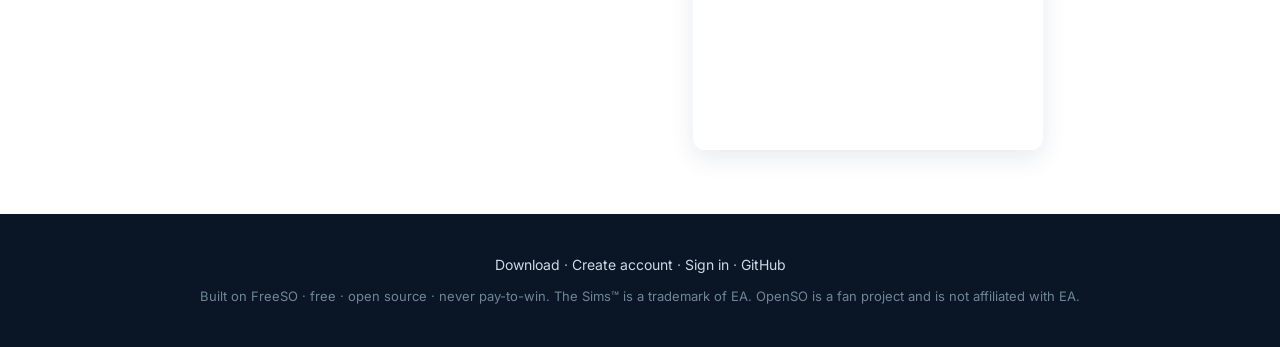
==== commit fab96e91: "Update index.html" ====
--- a/index.html
+++ b/index.html
@@ -50,9 +50,14 @@
       <p>No paid items, no donations for perks, no advantages for money. Everyone plays on the same field.</p>
     </div>
     <div class="card">
+      <span class="pill">Improved Performance</span>
+      <h3>High refresh rate and rendering optimizations</h3>
+      <p>The renderer now uses delta time instead of a fixed 60fps update, for a dynamic frame rate that can match your full hardware capability. Optimizations improve GPU efficiency in 3D mode.</p>
+    </div>
+    <div class="card">
       <span class="pill">Graphics</span>
       <h3>A modern render pipeline</h3>
-      <p>Cosmic TAA, our own temporal anti-aliasing, plus temporal upscaling, motion blur and bloom. Scale the render resolution down to fit modest hardware, or up to supersample.</p>
+      <p>A post processing stack for 3D mode with FXAA/SMAA/TAA and upscaling, motion blur and bloom. Scale the render resolution down to fit modest hardware, or up to supersample.</p>
     </div>
     <div class="card">
       <span class="pill">Launcher</span>
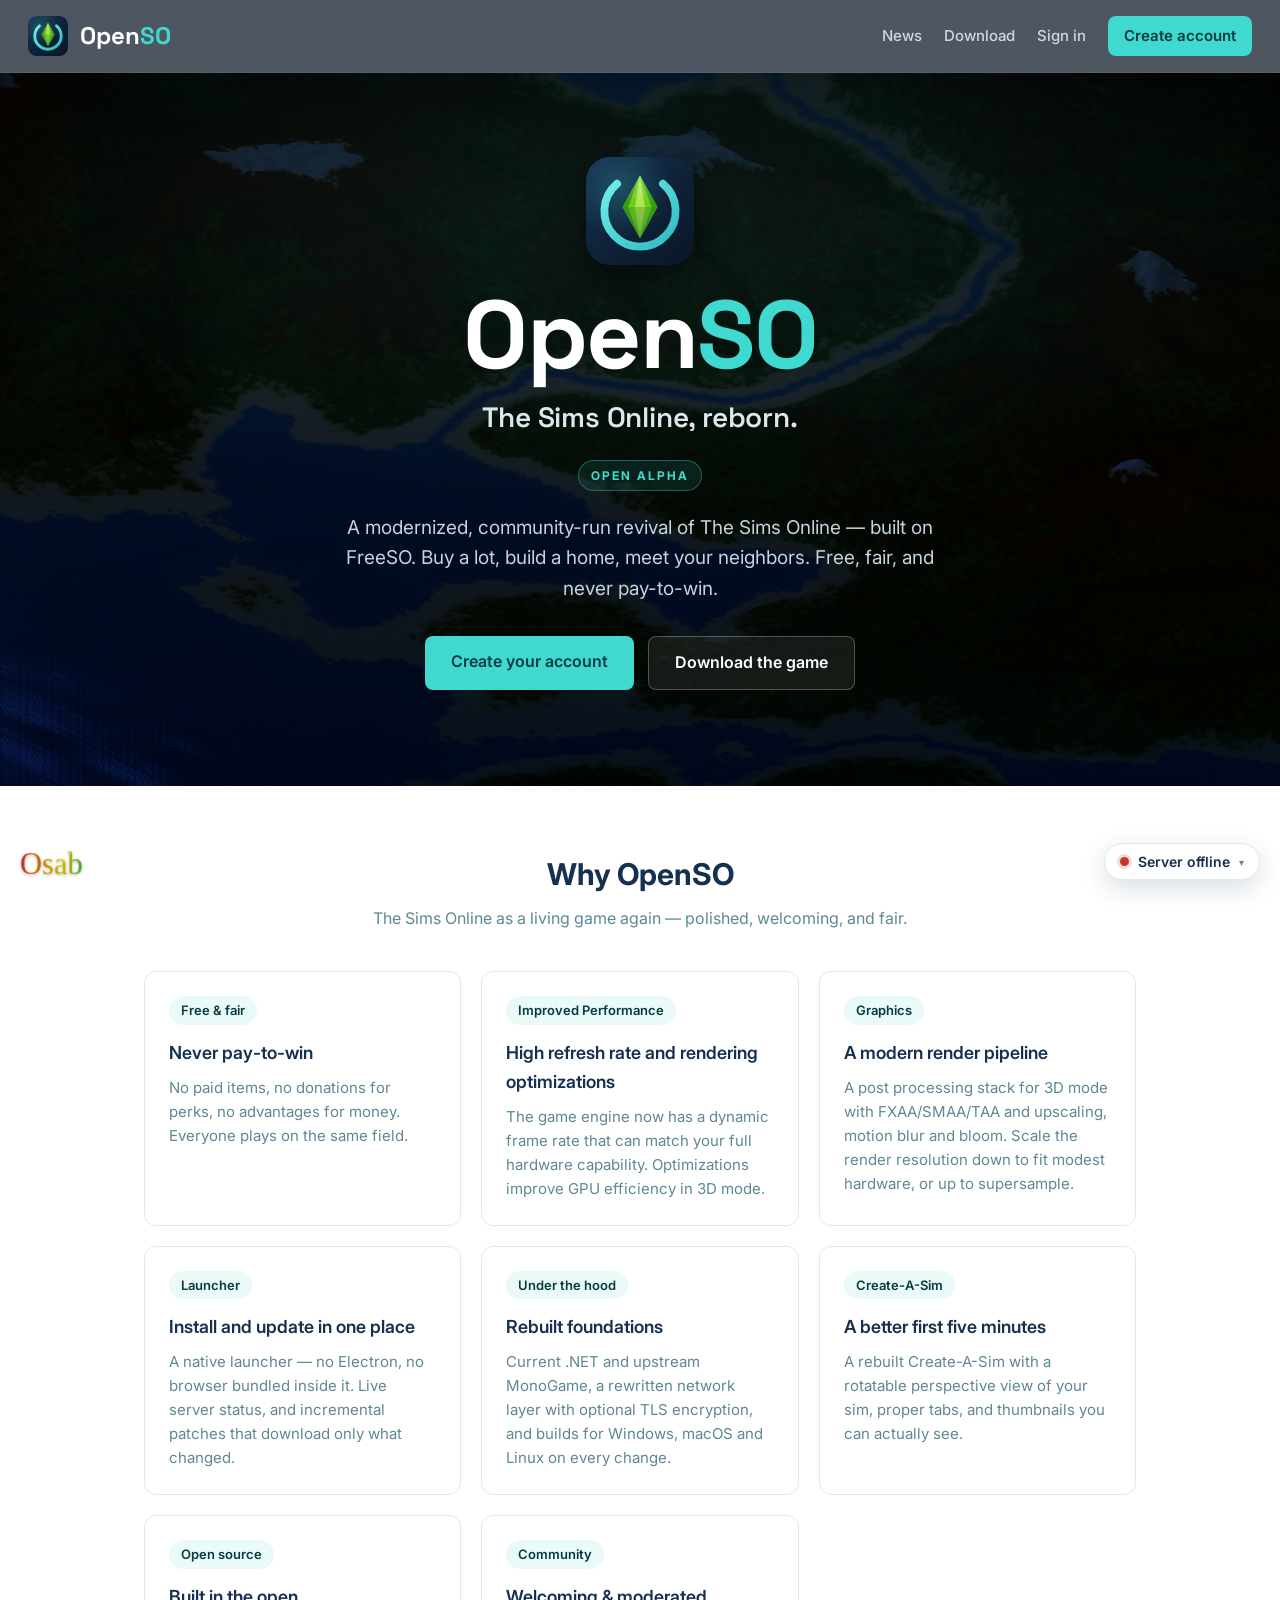
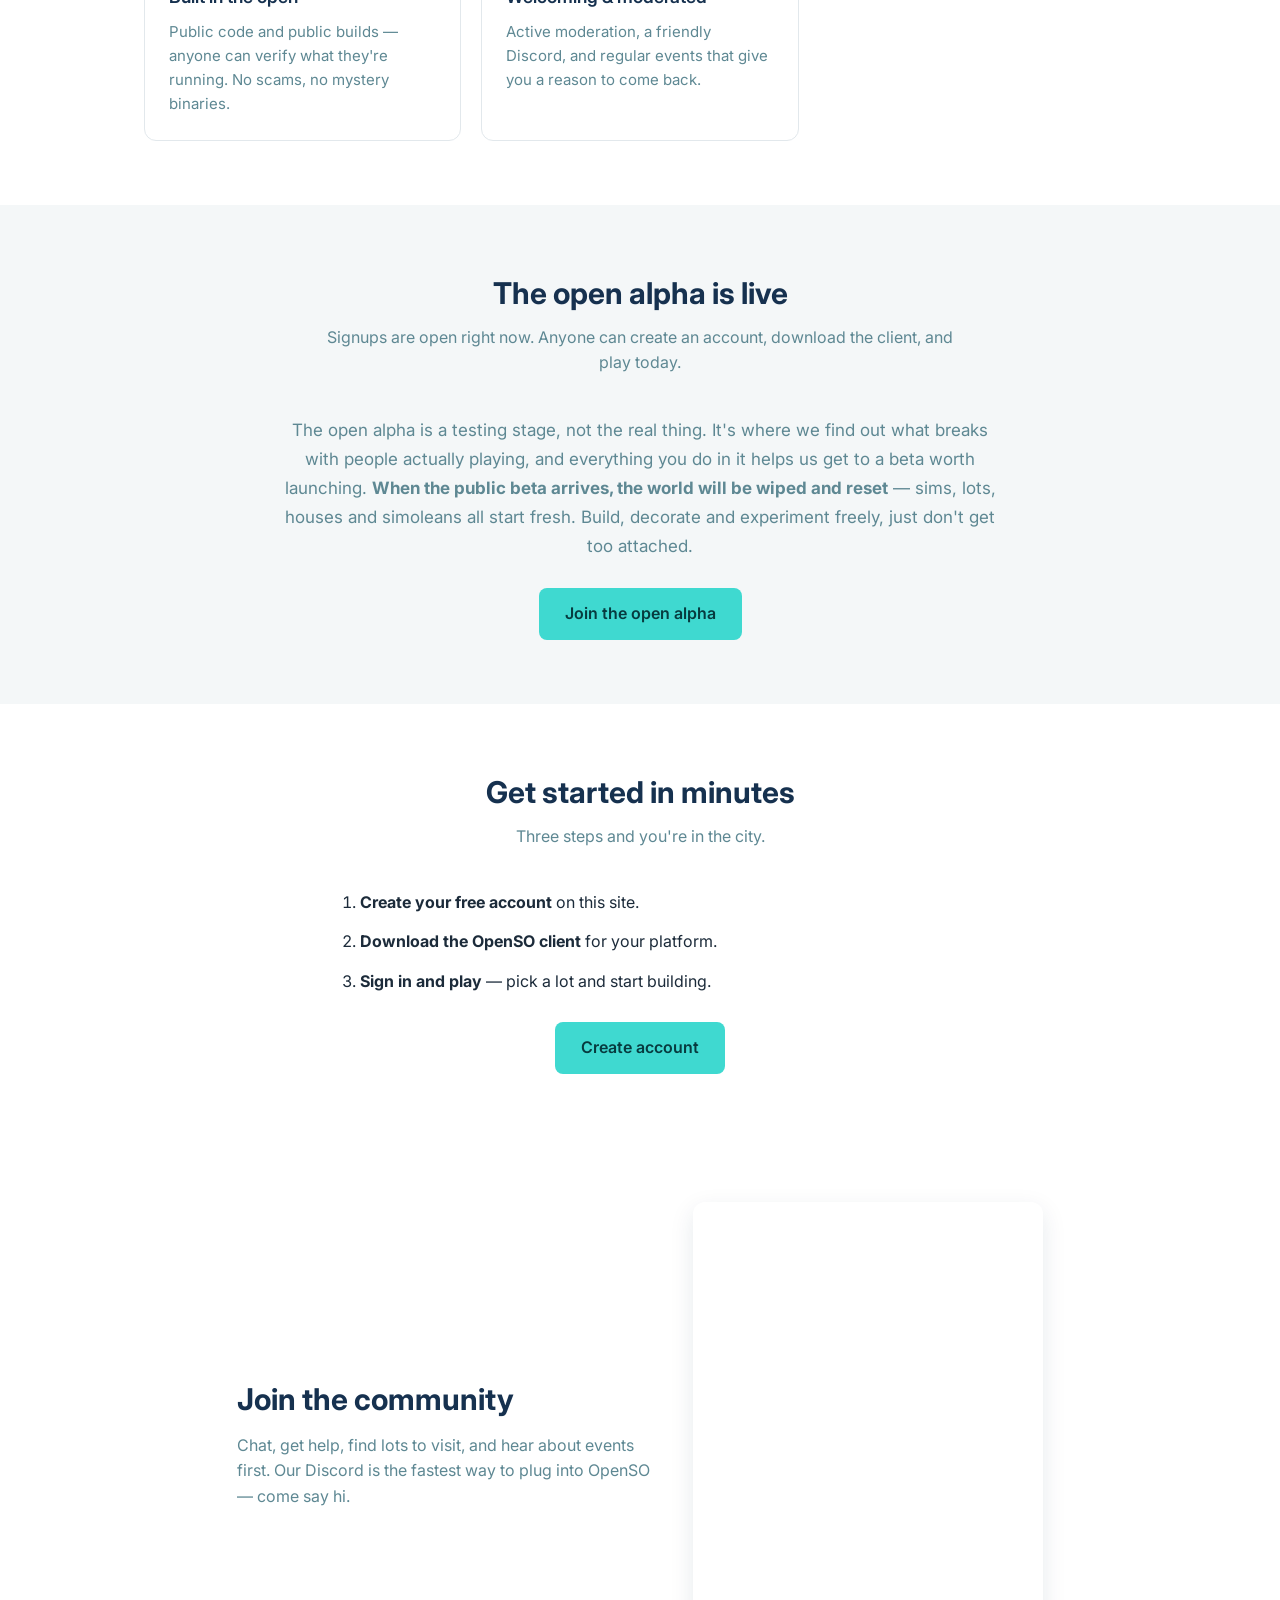
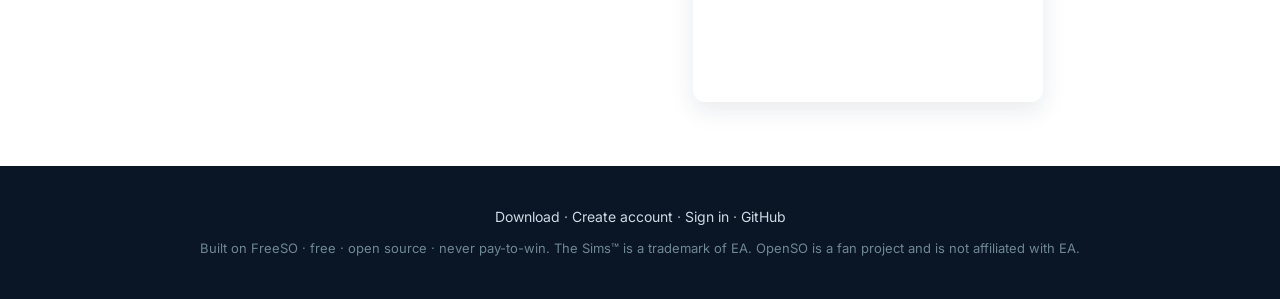
==== commit f4a93243: "Revise performance paragraph in index.html Updated performance description to highlight dynamic fram" ====
--- a/index.html
+++ b/index.html
@@ -52,7 +52,7 @@
     <div class="card">
       <span class="pill">Improved Performance</span>
       <h3>High refresh rate and rendering optimizations</h3>
-      <p>The renderer now uses delta time instead of a fixed 60fps update, for a dynamic frame rate that can match your full hardware capability. Optimizations improve GPU efficiency in 3D mode.</p>
+      <p>The game engine now has a dynamic frame rate that can match your full hardware capability. Optimizations improve GPU efficiency in 3D mode.</p>
     </div>
     <div class="card">
       <span class="pill">Graphics</span>
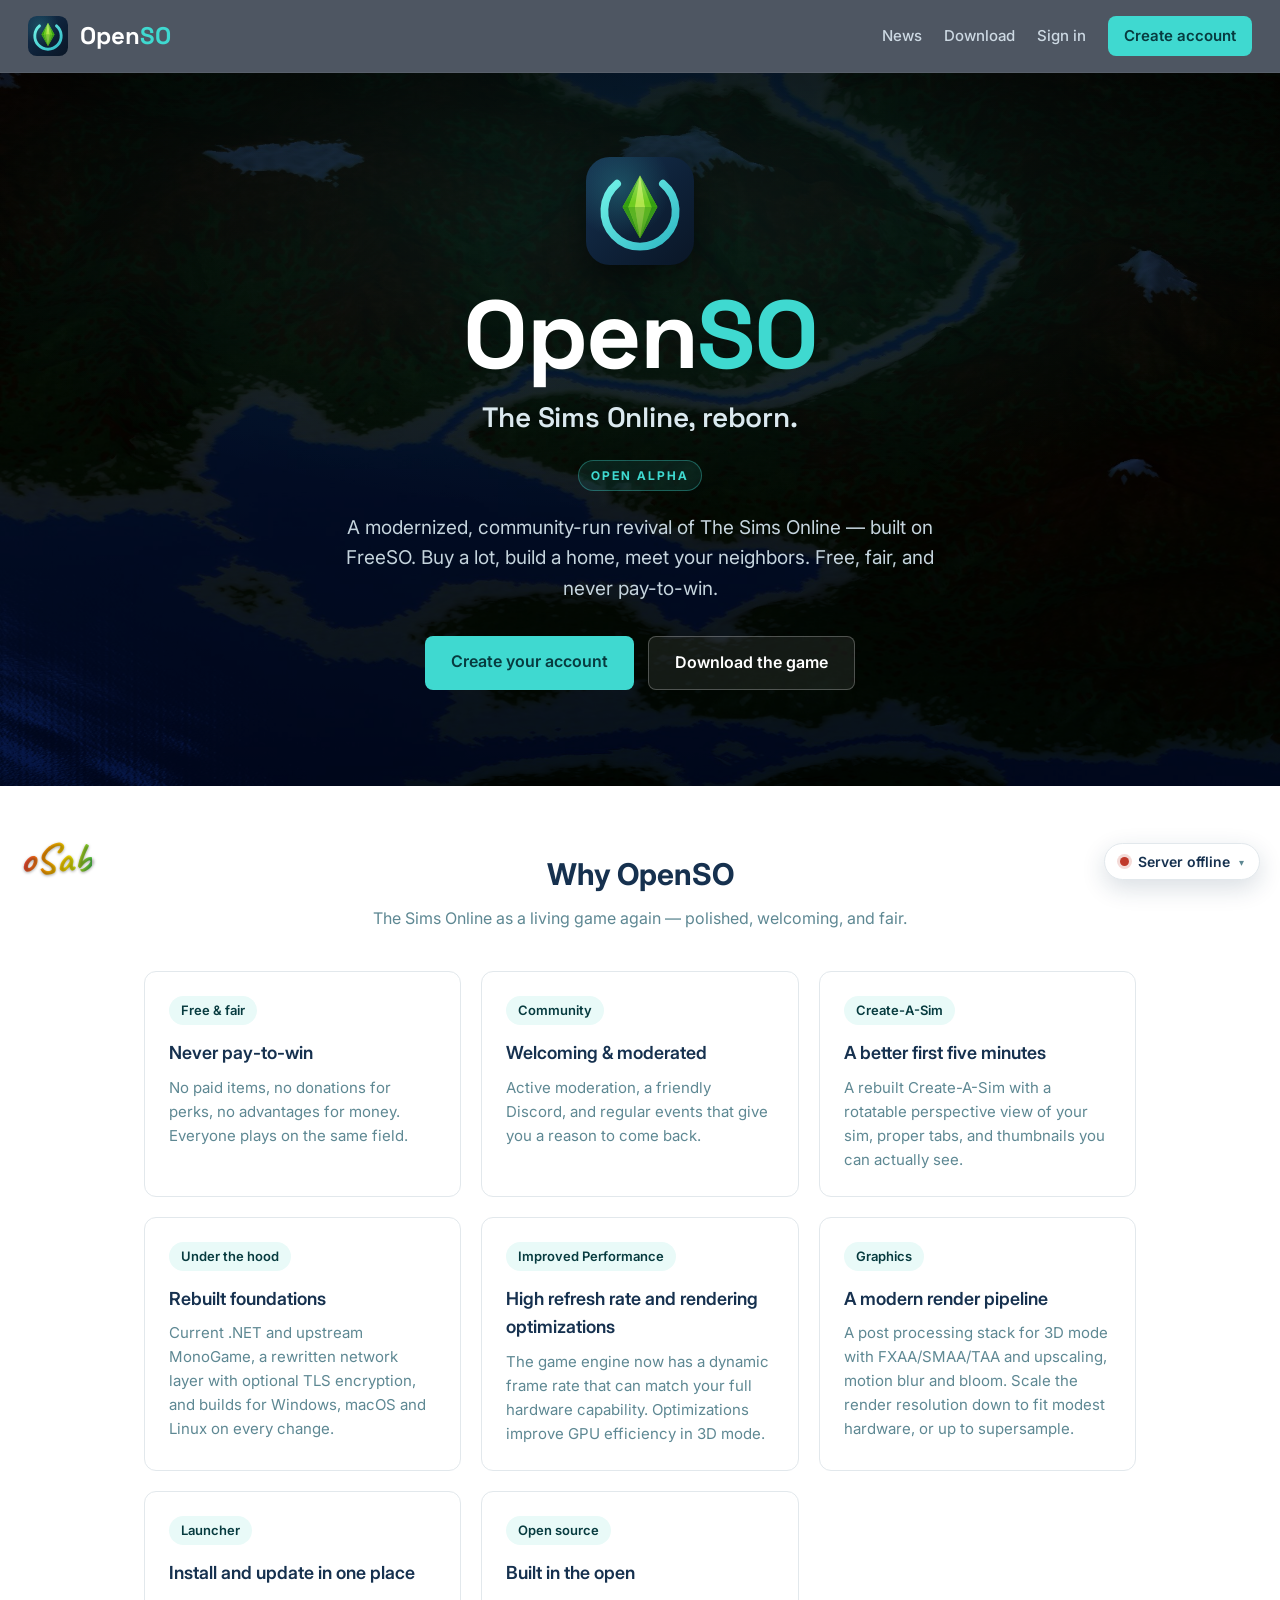
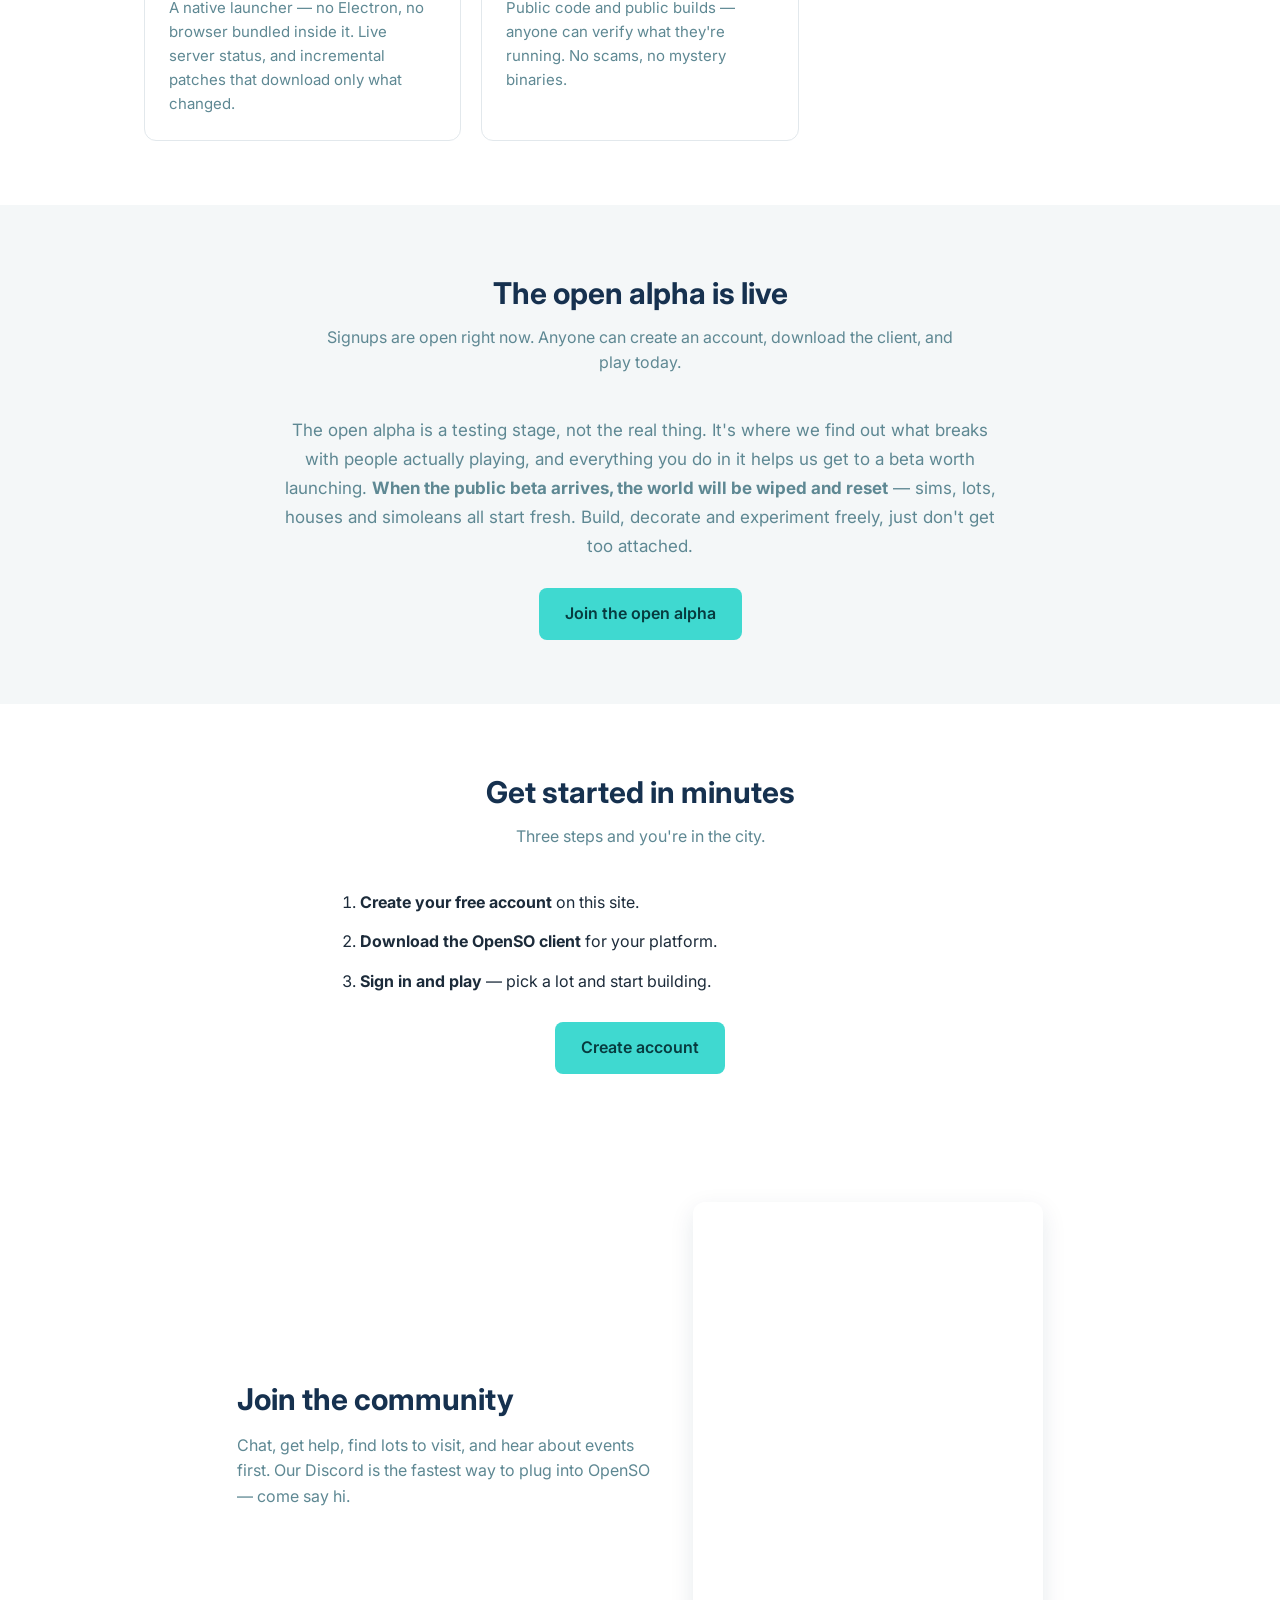
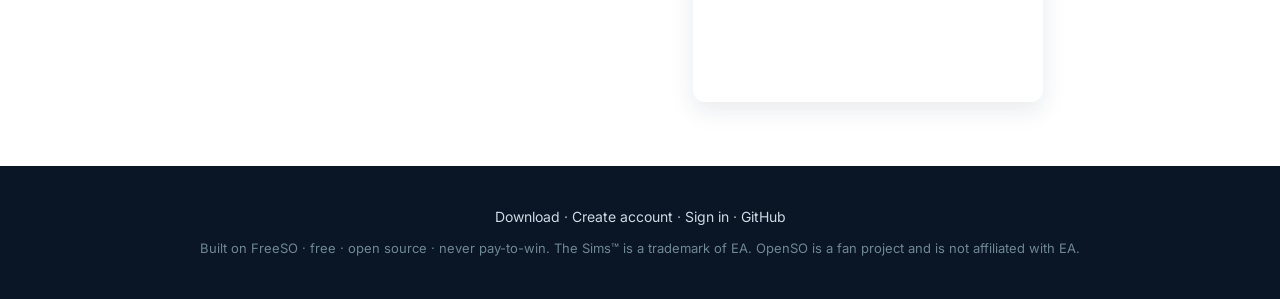
==== commit 2d56bdd1: "Refactor index.html for better content structure Removed duplicate sections and improved content org" ====
--- a/index.html
+++ b/index.html
@@ -50,6 +50,21 @@
       <p>No paid items, no donations for perks, no advantages for money. Everyone plays on the same field.</p>
     </div>
     <div class="card">
+      <span class="pill">Community</span>
+      <h3>Welcoming &amp; moderated</h3>
+      <p>Active moderation, a friendly Discord, and regular events that give you a reason to come back.</p>
+    </div>
+    <div class="card">
+      <span class="pill">Create-A-Sim</span>
+      <h3>A better first five minutes</h3>
+      <p>A rebuilt Create-A-Sim with a rotatable perspective view of your sim, proper tabs, and thumbnails you can actually see.</p>
+    </div>
+    <div class="card">
+      <span class="pill">Under the hood</span>
+      <h3>Rebuilt foundations</h3>
+      <p>Current .NET and upstream MonoGame, a rewritten network layer with optional TLS encryption, and builds for Windows, macOS and Linux on every change.</p>
+    </div>
+    <div class="card">
       <span class="pill">Improved Performance</span>
       <h3>High refresh rate and rendering optimizations</h3>
       <p>The game engine now has a dynamic frame rate that can match your full hardware capability. Optimizations improve GPU efficiency in 3D mode.</p>
@@ -65,24 +80,9 @@
       <p>A native launcher — no Electron, no browser bundled inside it. Live server status, and incremental patches that download only what changed.</p>
     </div>
     <div class="card">
-      <span class="pill">Under the hood</span>
-      <h3>Rebuilt foundations</h3>
-      <p>Current .NET and upstream MonoGame, a rewritten network layer with optional TLS encryption, and builds for Windows, macOS and Linux on every change.</p>
-    </div>
-    <div class="card">
-      <span class="pill">Create-A-Sim</span>
-      <h3>A better first five minutes</h3>
-      <p>A rebuilt Create-A-Sim with a rotatable perspective view of your sim, proper tabs, and thumbnails you can actually see.</p>
-    </div>
-    <div class="card">
       <span class="pill">Open source</span>
       <h3>Built in the open</h3>
       <p>Public code and public builds — anyone can verify what they're running. No scams, no mystery binaries.</p>
-    </div>
-    <div class="card">
-      <span class="pill">Community</span>
-      <h3>Welcoming &amp; moderated</h3>
-      <p>Active moderation, a friendly Discord, and regular events that give you a reason to come back.</p>
     </div>
   </div>
 </section>
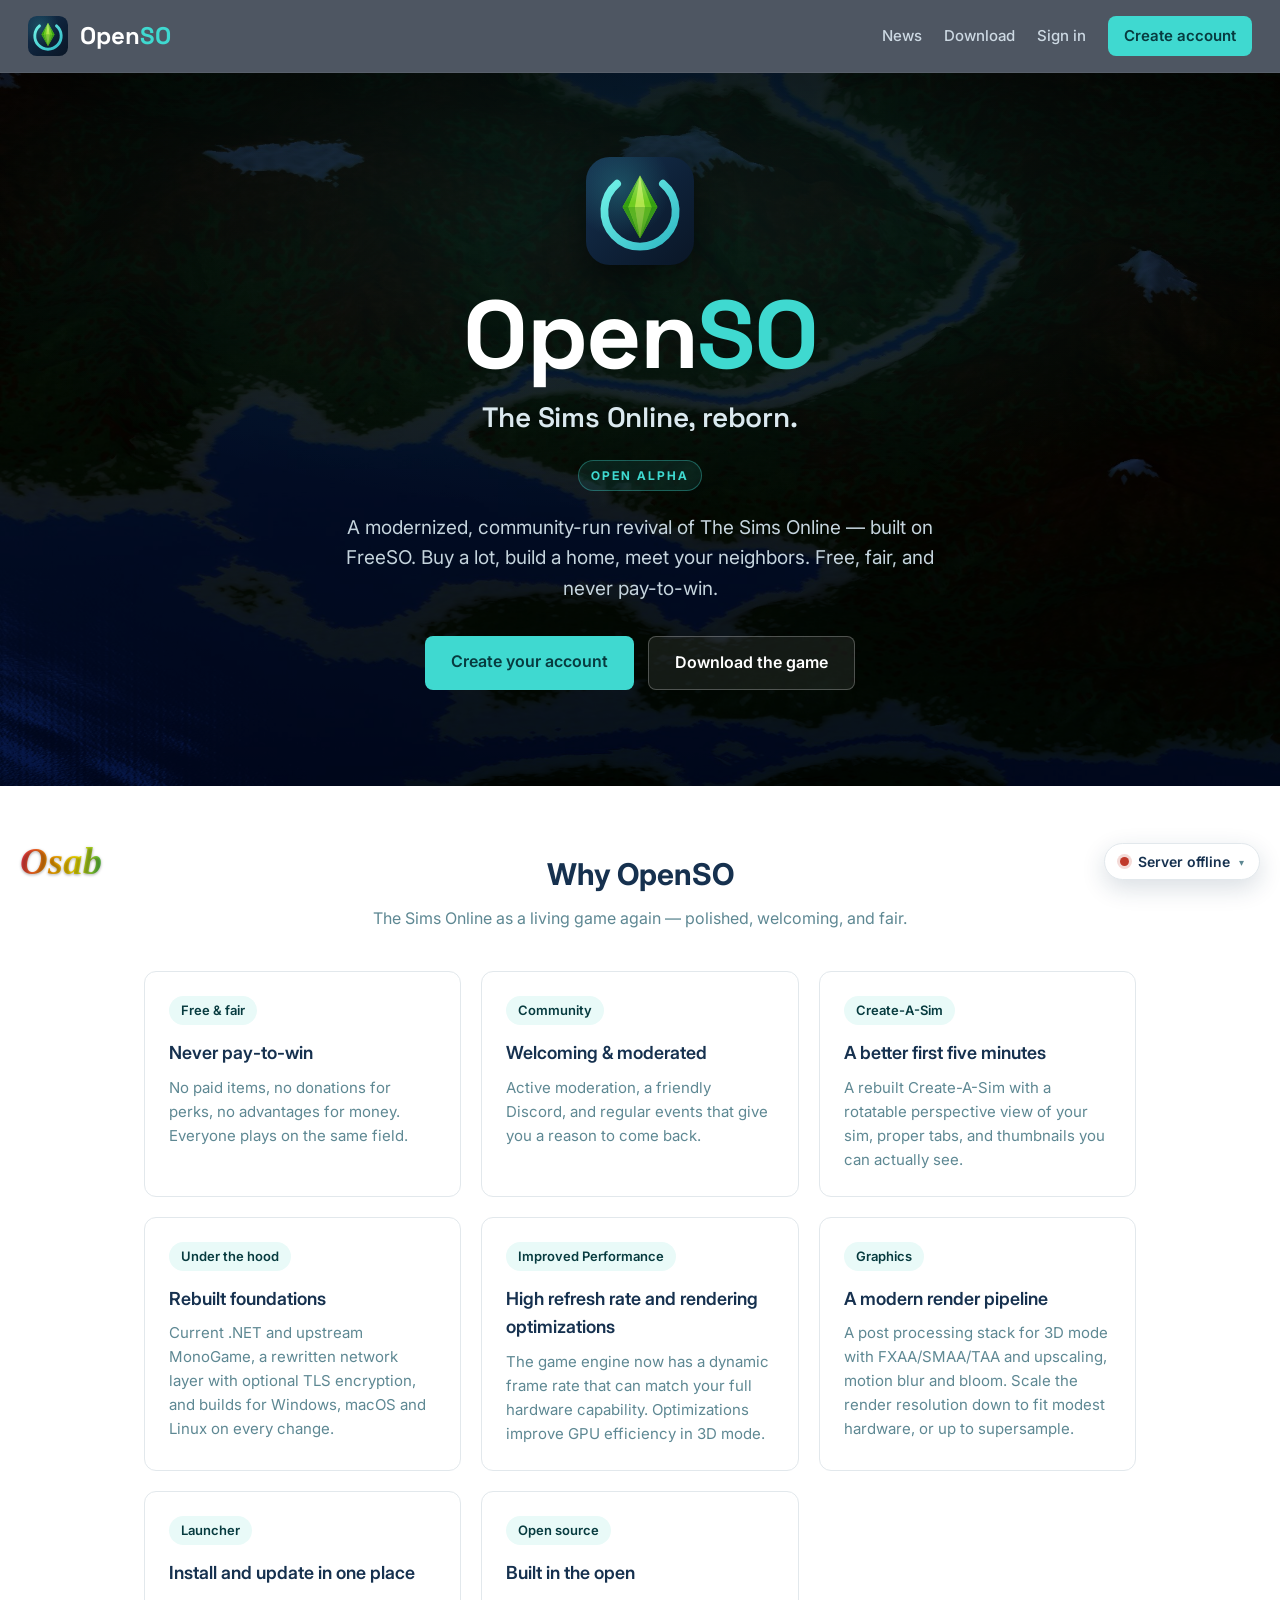
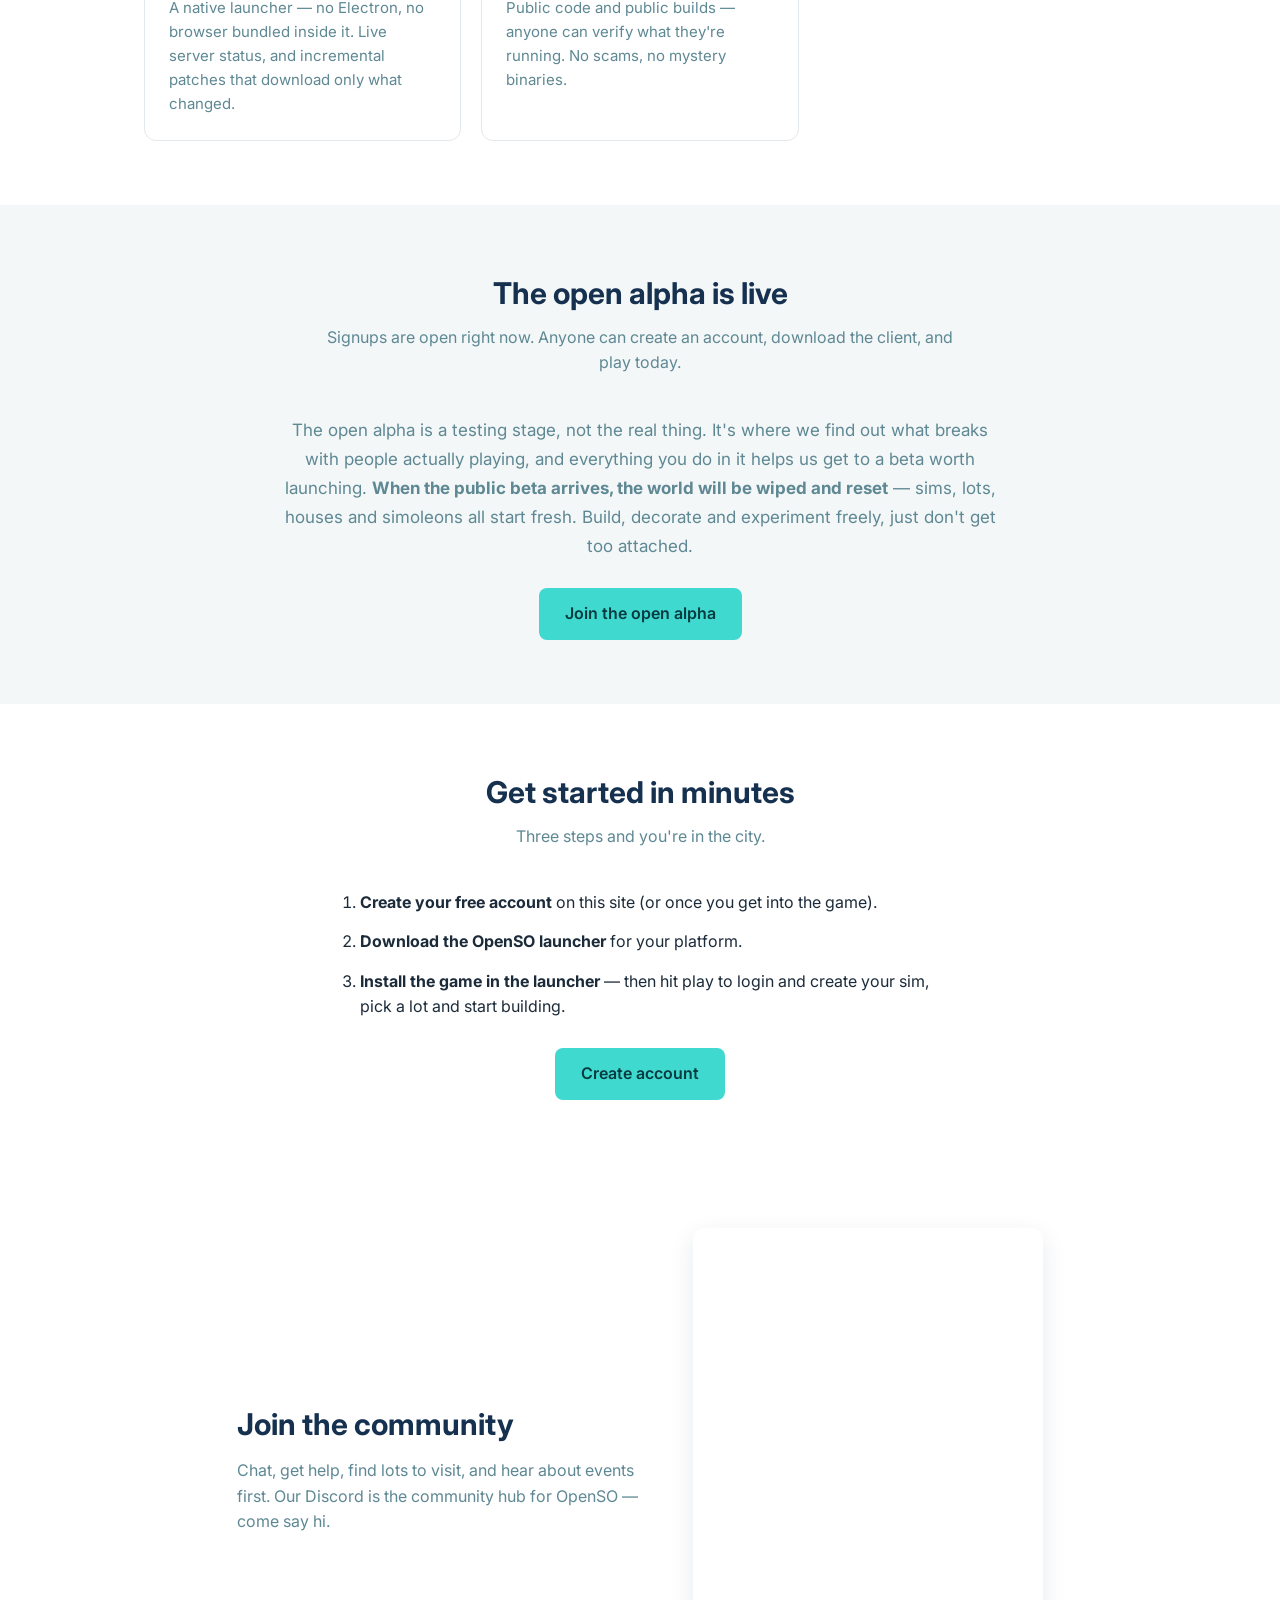
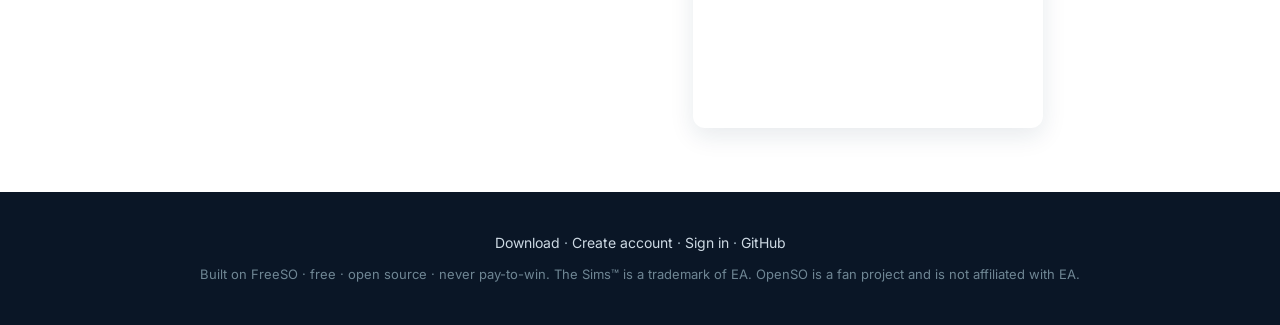
==== commit 289e246a: "Update text for clarity and accuracy in index.html" ====
--- a/index.html
+++ b/index.html
@@ -95,7 +95,7 @@
       The open alpha is a testing stage, not the real thing. It's where we find out what breaks with people
       actually playing, and everything you do in it helps us get to a beta worth launching.
       <strong>When the public beta arrives, the world will be wiped and reset</strong> — sims, lots, houses
-      and simoleans all start fresh. Build, decorate and experiment freely, just don't get too attached.
+      and simoleons all start fresh. Build, decorate and experiment freely, just don't get too attached.
     </p>
     <div style="text-align:center;margin-top:28px">
       <a class="btn btn-primary" href="register.html">Join the open alpha</a>
@@ -108,9 +108,9 @@
     <h2>Get started in minutes</h2>
     <p class="sub">Three steps and you're in the city.</p>
     <ol class="steps">
-      <li><strong>Create your free account</strong> on this site.</li>
-      <li><strong>Download the OpenSO client</strong> for your platform.</li>
-      <li><strong>Sign in and play</strong> — pick a lot and start building.</li>
+      <li><strong>Create your free account</strong> on this site (or once you get into the game).</li>
+      <li><strong>Download the OpenSO launcher</strong> for your platform.</li>
+      <li><strong>Install the game in the launcher</strong> — then hit play to login and create your sim, pick a lot and start building.</li>
     </ol>
     <div style="text-align:center;margin-top:28px">
       <a class="btn btn-primary" href="register.html">Create account</a>
@@ -123,7 +123,7 @@
     <div class="community-copy">
       <h2>Join the community</h2>
       <p class="sub">Chat, get help, find lots to visit, and hear about events first. Our Discord
-         is the fastest way to plug into OpenSO — come say hi.</p>
+         is the community hub for OpenSO — come say hi.</p>
     </div>
     <iframe class="discord-embed"
       src="https://discord.com/widget?id=1520379229290893424&amp;theme=dark"
